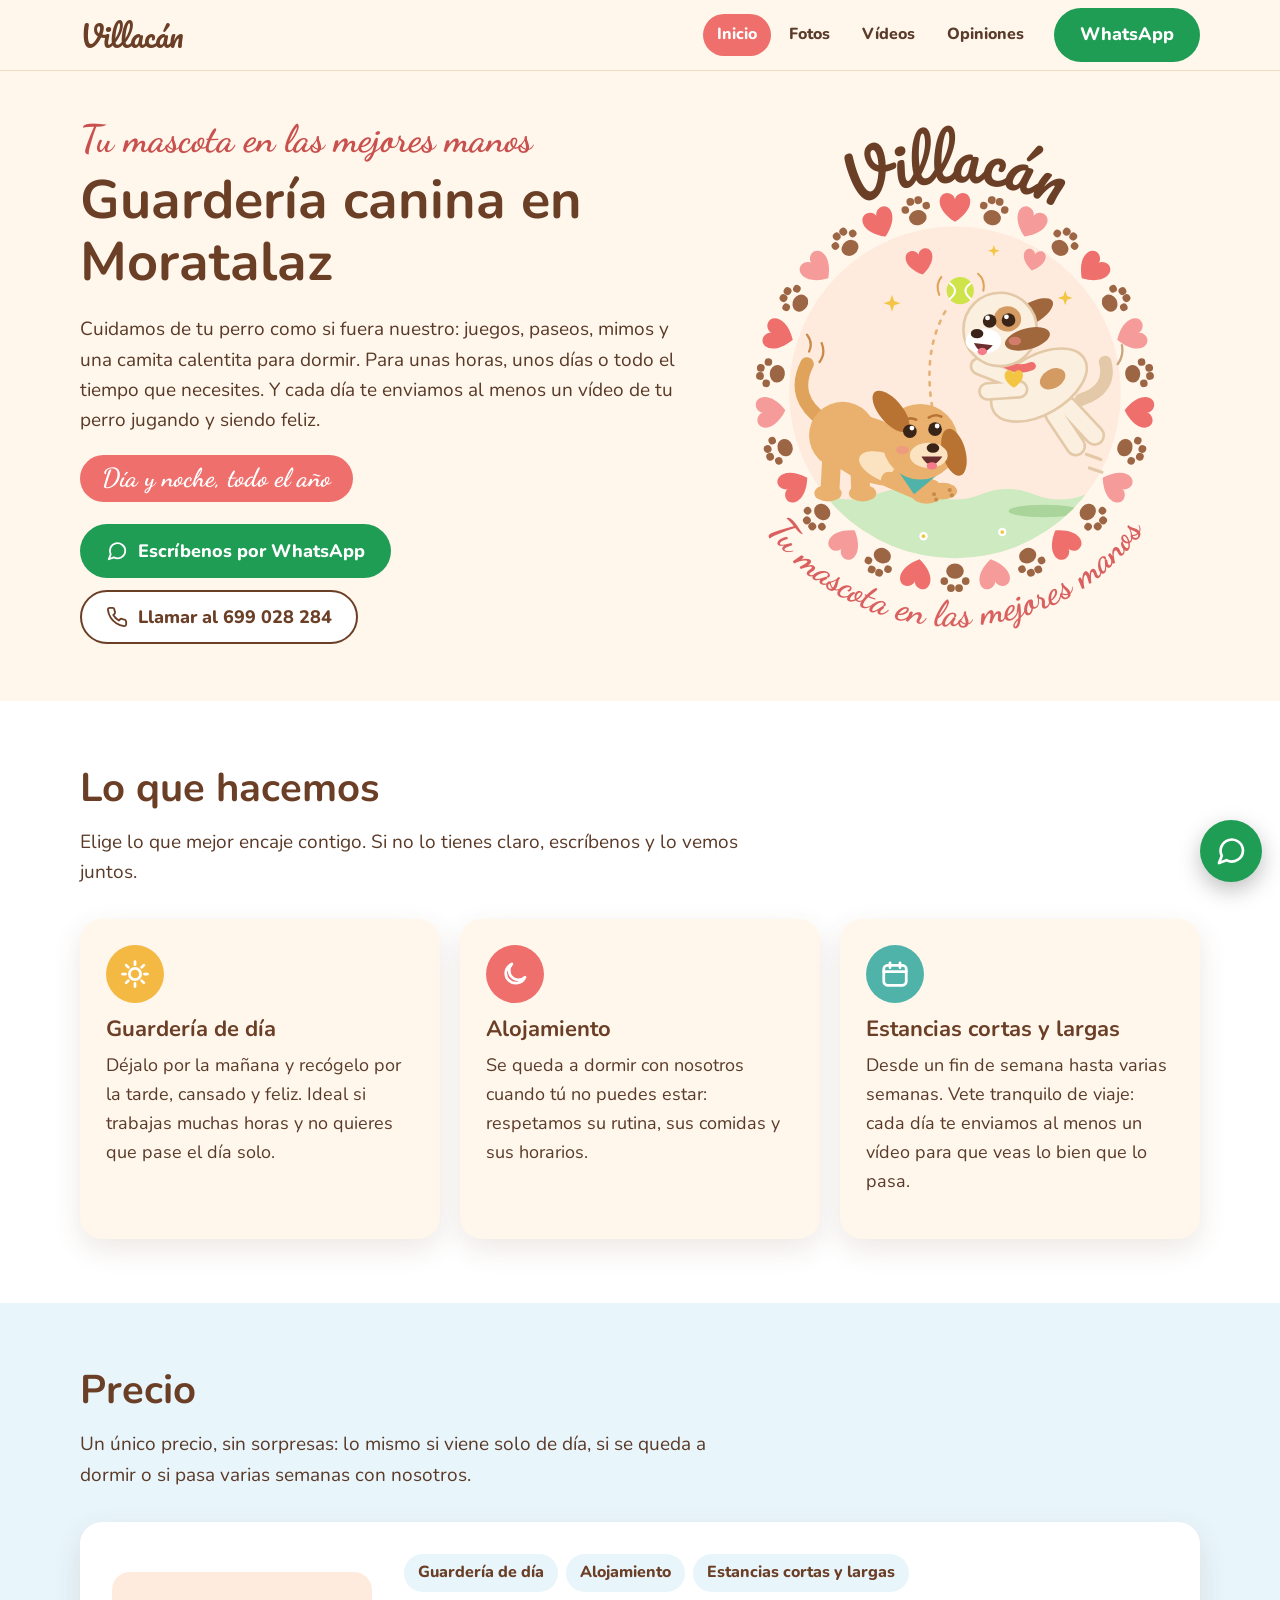
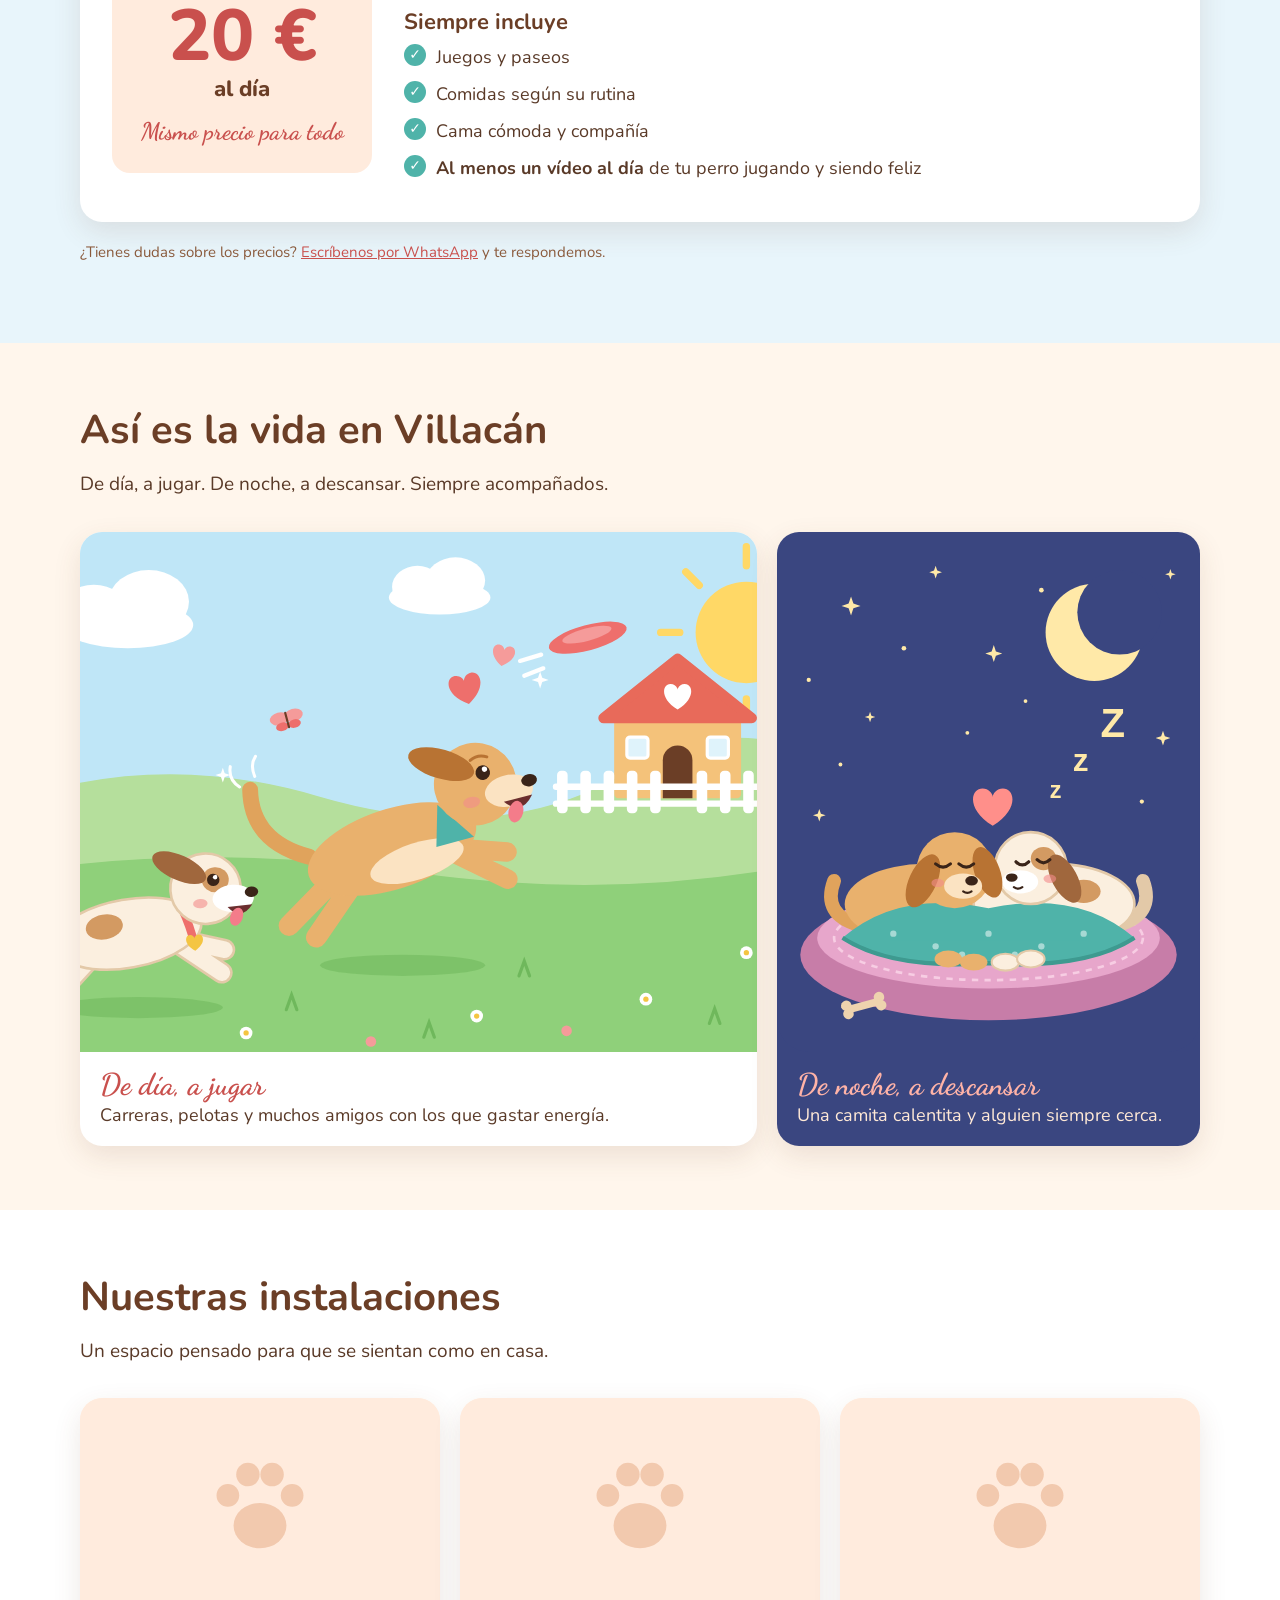
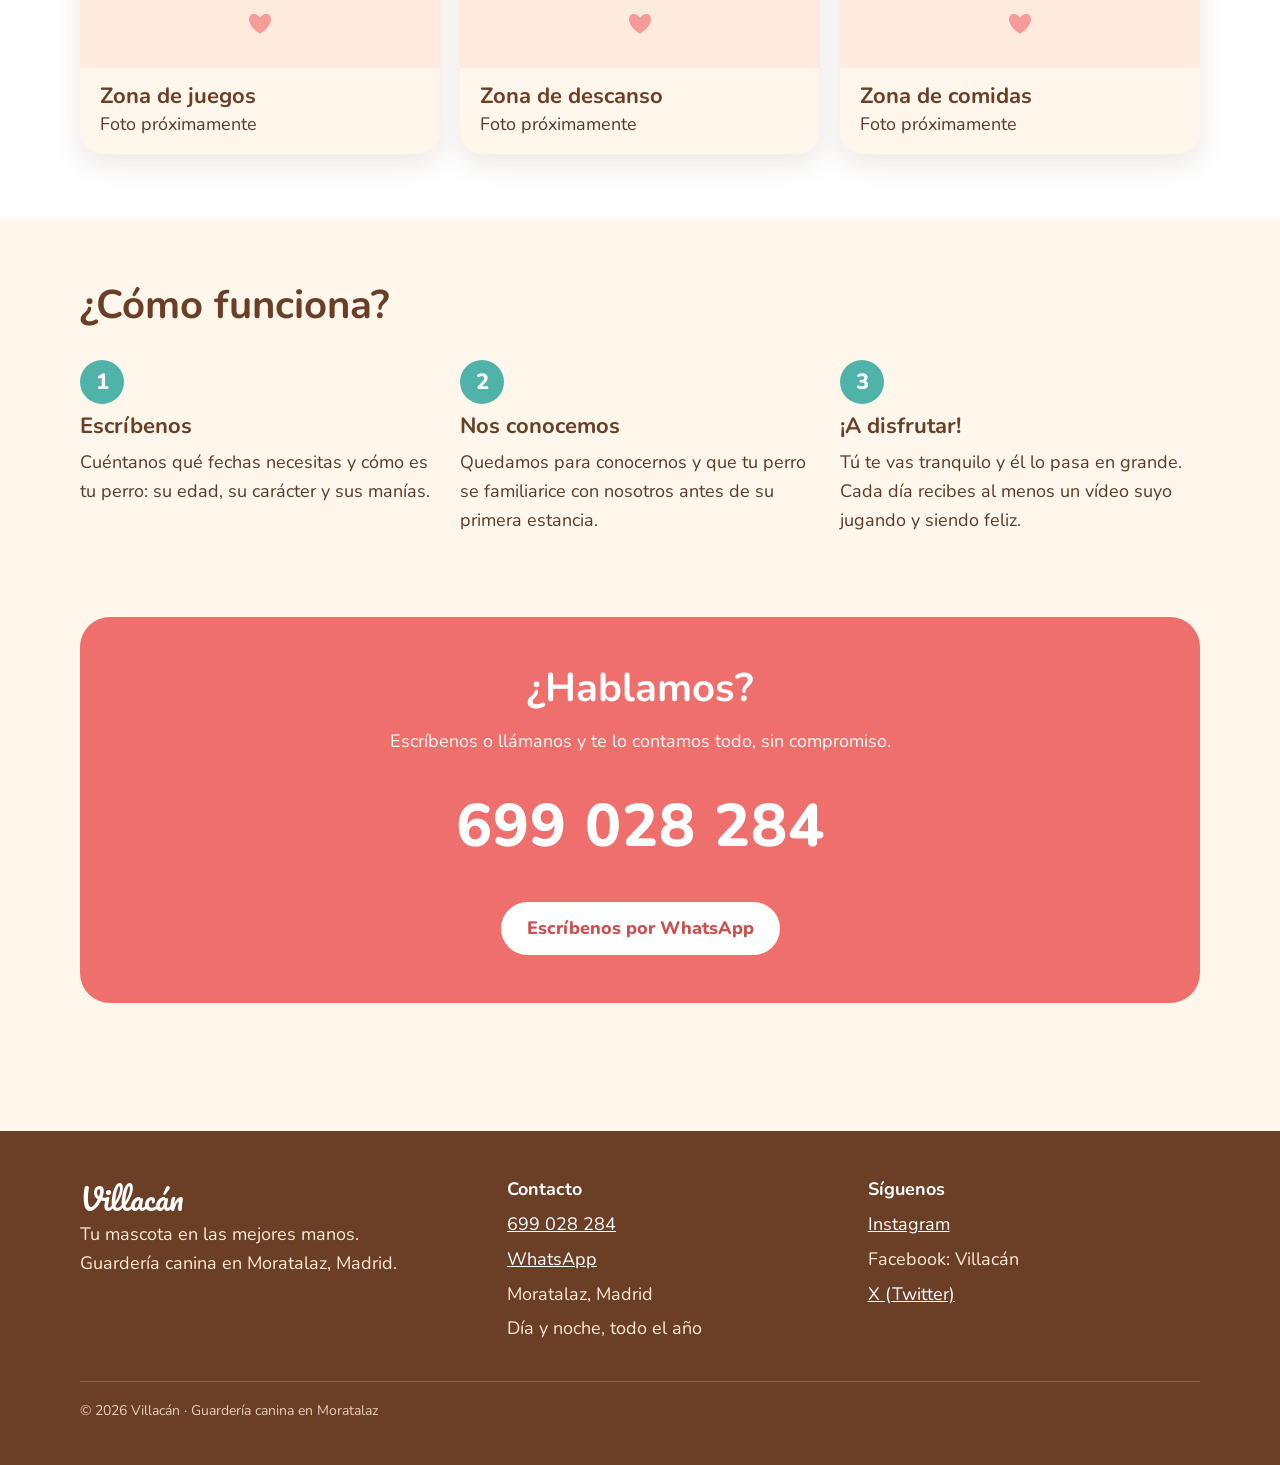
==== index.html @ 962af494 "Primera versión de la web de Villacán Inicio con servicios, precio único de 20 €/día e instalaciones" ====
<!doctype html>
<html lang="es">
<head>
<meta charset="utf-8">
<meta name="viewport" content="width=device-width, initial-scale=1">
<title>Villacán · Guardería canina en Moratalaz, Madrid</title>
<meta name="description" content="Guardería canina en Moratalaz (Madrid). Guardería de día, alojamiento y estancias cortas y largas. Día y noche, todo el año. Llámanos o escríbenos por WhatsApp al 699 028 284.">
<link rel="preconnect" href="https://fonts.googleapis.com">
<link rel="preconnect" href="https://fonts.gstatic.com" crossorigin>
<link href="https://fonts.googleapis.com/css2?family=Pacifico&family=Dancing+Script:wght@700&family=Nunito:wght@400;600;700;800&display=swap" rel="stylesheet">
<link rel="stylesheet" href="css/estilos.css">
</head>
<body>

<header class="cabecera">
  <div class="contenedor">
    <a class="logo" href="index.html">Villacán</a>
    <nav class="menu" aria-label="Principal">
      <a href="index.html" aria-current="page">Inicio</a>
      <a href="fotos.html">Fotos</a>
      <a href="videos.html">Vídeos</a>
      <a href="opiniones.html">Opiniones</a>
    </nav>
    <a class="btn btn-wa btn-mini" data-wa="Hola, me gustaría información sobre la guardería Villacán">WhatsApp</a>
  </div>
</header>

<main>
  <section class="portada">
    <div class="contenedor">
      <div>
        <p class="frase">Tu mascota en las mejores manos</p>
        <h1>Guardería canina en Moratalaz</h1>
        <p class="intro">Cuidamos de tu perro como si fuera nuestro: juegos, paseos, mimos y una camita calentita para dormir. Para unas horas, unos días o todo el tiempo que necesites. Y cada día te enviamos al menos un vídeo de tu perro jugando y siendo feliz.</p>
        <span class="pildora">Día y noche, todo el año</span>
        <div class="acciones">
          <a class="btn btn-wa" data-wa="Hola, me gustaría información sobre la guardería Villacán">
            <svg viewBox="0 0 24 24" fill="none" stroke="currentColor" stroke-width="2" stroke-linecap="round" stroke-linejoin="round" aria-hidden="true"><path d="M21 11.5a8.4 8.4 0 0 1-12.4 7.4L3 21l2.1-5.4A8.4 8.4 0 1 1 21 11.5z"/></svg>
            Escríbenos por WhatsApp
          </a>
          <a class="btn btn-tel" href="tel:+34699028284">
            <svg viewBox="0 0 24 24" fill="none" stroke="currentColor" stroke-width="2" stroke-linecap="round" stroke-linejoin="round" aria-hidden="true"><path d="M22 16.9v3a2 2 0 0 1-2.2 2 19.8 19.8 0 0 1-8.6-3.1 19.5 19.5 0 0 1-6-6A19.8 19.8 0 0 1 2.1 4.2 2 2 0 0 1 4.1 2h3a2 2 0 0 1 2 1.7c.1.9.4 1.8.7 2.7a2 2 0 0 1-.5 2.1L8 9.8a16 16 0 0 0 6 6l1.3-1.3a2 2 0 0 1 2.1-.4c.9.3 1.8.6 2.7.7a2 2 0 0 1 1.7 2z"/></svg>
            Llamar al 699 028 284
          </a>
        </div>
      </div>
      <div class="portada-dibujo"><svg xmlns="http://www.w3.org/2000/svg" viewBox="228 28 394 485" role="img" aria-label="Logotipo de Villacán: dos perritos jugando dentro de un círculo de corazones y huellas">
<defs>
<style>@import url('https://fonts.googleapis.com/css2?family=Pacifico&amp;family=Dancing+Script:wght@700&amp;display=swap');.titulo{font-family:'Pacifico',cursive;font-size:58px;fill:#6B3E26}.lema{font-family:'Dancing Script',cursive;font-weight:700;font-size:35px;fill:#D9605E}</style>
<path id="corazon" d="M0 10 C -16 0 -13 -12 -6 -12 C -2.5 -12 0 -9 0 -7 C 0 -9 2.5 -12 6 -12 C 13 -12 16 0 0 10 Z"/>
<g id="huella"><ellipse cx="0" cy="4" rx="7" ry="6"/><circle cx="-8.5" cy="-4" r="3"/><circle cx="-3.2" cy="-9.5" r="3.1"/><circle cx="3.2" cy="-9.5" r="3.1"/><circle cx="8.5" cy="-4" r="3"/></g>
<g id="hueso"><rect x="-30" y="-7" width="60" height="14"/><circle cx="-32" cy="-8" r="10"/><circle cx="-32" cy="8" r="10"/><circle cx="32" cy="-8" r="10"/><circle cx="32" cy="8" r="10"/></g>
<path id="brillo" d="M0 -10 L2.5 -2.5 L10 0 L2.5 2.5 L0 10 L-2.5 2.5 L-10 0 L-2.5 -2.5 Z"/>
<clipPath id="disco"><circle cx="425" cy="275" r="158"/></clipPath>
<path id="arcoArriba" d="M 225 275 A 200 200 0 0 1 625 275"/>
<path id="arcoAbajo" d="M 203 275 A 222 222 0 0 0 647 275"/>
</defs>
<rect x="0" y="0" width="850" height="550" rx="28" fill="#FFF6EC"/>
<g transform="translate(425 280) scale(0.94) translate(-425 -275)">
<g fill="#F2DCC4" opacity="0.8">
<use href="#huella" transform="translate(40 205) rotate(-10)"/><use href="#huella" transform="translate(68 240) rotate(-5)"/><use href="#huella" transform="translate(42 278) rotate(-10)"/><use href="#huella" transform="translate(70 313) rotate(-5)"/>
<use href="#huella" transform="translate(808 205) rotate(10)"/><use href="#huella" transform="translate(780 240) rotate(5)"/><use href="#huella" transform="translate(808 278) rotate(10)"/><use href="#huella" transform="translate(780 313) rotate(5)"/>
<use href="#corazon" transform="translate(180 300) scale(0.8)"/><use href="#corazon" transform="translate(670 300) scale(0.8)"/>
</g>
<use href="#hueso" fill="#EED3AE" transform="translate(95 85) rotate(-25)"/>
<use href="#corazon" fill="#F59B9A" transform="translate(165 45) rotate(12)"/>
<use href="#brillo" fill="#F4C542" transform="translate(190 160) scale(0.9)"/>
<use href="#brillo" fill="#F4C542" transform="translate(205 40) scale(0.6)"/>
<circle cx="765" cy="85" r="28" fill="#CFE34A"/>
<path d="M742 70 Q765 85 742 102 M788 68 Q765 85 788 102" fill="none" stroke="#FFFFFF" stroke-width="3" stroke-linecap="round"/>
<circle cx="812" cy="130" r="12" fill="#CFE34A"/>
<path d="M803 124 Q812 130 803 137" fill="none" stroke="#FFFFFF" stroke-width="2" stroke-linecap="round"/>
<use href="#corazon" fill="#F59B9A" transform="translate(690 45) rotate(-12)"/>
<use href="#brillo" fill="#F4C542" transform="translate(665 160) scale(0.9)"/>
<use href="#brillo" fill="#F4C542" transform="translate(645 40) scale(0.6)"/>
<path d="M20 500 Q40 488 60 500 T 100 500 T 140 500 T 180 500 L180 515 L20 515 Z" fill="#CDEAC0"/>
<rect x="40" y="405" width="115" height="97" rx="6" fill="#F4C27A"/>
<path d="M34 410 L97 356 L161 410 Z" fill="#E86A5A" stroke="#E86A5A" stroke-width="10" stroke-linejoin="round"/>
<use href="#corazon" fill="#FFFFFF" transform="translate(97 393) scale(1.1)"/>
<path d="M73 502 L73 457 A 24 24 0 0 1 121 457 L121 502 Z" fill="#6B3E26"/>
<circle cx="97" cy="472" r="17" fill="#C98A4B"/>
<ellipse cx="82" cy="472" rx="6" ry="12" fill="#8A5530" transform="rotate(20 82 472)"/>
<ellipse cx="112" cy="472" rx="6" ry="12" fill="#8A5530" transform="rotate(-20 112 472)"/>
<ellipse cx="97" cy="479" rx="9" ry="6" fill="#F0CFA0"/>
<circle cx="91" cy="468" r="3.2" fill="#3A2418"/><circle cx="103" cy="468" r="3.2" fill="#3A2418"/>
<circle cx="92" cy="467" r="1.1" fill="#FFFFFF"/><circle cx="104" cy="467" r="1.1" fill="#FFFFFF"/>
<ellipse cx="97" cy="476" rx="3" ry="2.2" fill="#3A2418"/>
<ellipse cx="88" cy="495" rx="8" ry="5" fill="#C98A4B"/><ellipse cx="106" cy="495" rx="8" ry="5" fill="#C98A4B"/>
<use href="#hueso" fill="#EED3AE" transform="translate(768 438) rotate(-30) scale(0.75)"/>
<circle cx="735" cy="451" r="5" fill="#9C6644"/><circle cx="748" cy="448" r="5" fill="#B87A50"/><circle cx="795" cy="450" r="5" fill="#9C6644"/>
<path d="M705 455 L825 455 L812 500 Q765 510 718 500 Z" fill="#4FB3A9"/>
<ellipse cx="765" cy="455" rx="62" ry="9" fill="#3E9A90"/>
<use href="#corazon" fill="#FFFFFF" transform="translate(765 482) scale(1.1)"/>
<g>
<use href="#corazon" fill="#EE6F6C" transform="rotate(0 425 275) translate(425 100) scale(1.25)"/>
<use href="#huella" fill="#9C6644" transform="rotate(12 425 275) translate(425 100) scale(1.2)"/>
<use href="#corazon" fill="#F59B9A" transform="rotate(24 425 275) translate(425 100) scale(1.25)"/>
<use href="#huella" fill="#9C6644" transform="rotate(36 425 275) translate(425 100) scale(1.2)"/>
<use href="#corazon" fill="#EE6F6C" transform="rotate(48 425 275) translate(425 100) scale(1.25)"/>
<use href="#huella" fill="#9C6644" transform="rotate(60 425 275) translate(425 100) scale(1.2)"/>
<use href="#corazon" fill="#F59B9A" transform="rotate(72 425 275) translate(425 100) scale(1.25)"/>
<use href="#huella" fill="#9C6644" transform="rotate(84 425 275) translate(425 100) scale(1.2)"/>
<use href="#corazon" fill="#EE6F6C" transform="rotate(96 425 275) translate(425 100) scale(1.25)"/>
<use href="#huella" fill="#9C6644" transform="rotate(108 425 275) translate(425 100) scale(1.2)"/>
<use href="#corazon" fill="#F59B9A" transform="rotate(120 425 275) translate(425 100) scale(1.25)"/>
<use href="#huella" fill="#9C6644" transform="rotate(132 425 275) translate(425 100) scale(1.2)"/>
<use href="#corazon" fill="#EE6F6C" transform="rotate(144 425 275) translate(425 100) scale(1.25)"/>
<use href="#huella" fill="#9C6644" transform="rotate(156 425 275) translate(425 100) scale(1.2)"/>
<use href="#corazon" fill="#F59B9A" transform="rotate(168 425 275) translate(425 100) scale(1.25)"/>
<use href="#huella" fill="#9C6644" transform="rotate(180 425 275) translate(425 100) scale(1.2)"/>
<use href="#corazon" fill="#EE6F6C" transform="rotate(192 425 275) translate(425 100) scale(1.25)"/>
<use href="#huella" fill="#9C6644" transform="rotate(204 425 275) translate(425 100) scale(1.2)"/>
<use href="#corazon" fill="#F59B9A" transform="rotate(216 425 275) translate(425 100) scale(1.25)"/>
<use href="#huella" fill="#9C6644" transform="rotate(228 425 275) translate(425 100) scale(1.2)"/>
<use href="#corazon" fill="#EE6F6C" transform="rotate(240 425 275) translate(425 100) scale(1.25)"/>
<use href="#huella" fill="#9C6644" transform="rotate(252 425 275) translate(425 100) scale(1.2)"/>
<use href="#corazon" fill="#F59B9A" transform="rotate(264 425 275) translate(425 100) scale(1.25)"/>
<use href="#huella" fill="#9C6644" transform="rotate(276 425 275) translate(425 100) scale(1.2)"/>
<use href="#corazon" fill="#EE6F6C" transform="rotate(288 425 275) translate(425 100) scale(1.25)"/>
<use href="#huella" fill="#9C6644" transform="rotate(300 425 275) translate(425 100) scale(1.2)"/>
<use href="#corazon" fill="#F59B9A" transform="rotate(312 425 275) translate(425 100) scale(1.25)"/>
<use href="#huella" fill="#9C6644" transform="rotate(324 425 275) translate(425 100) scale(1.2)"/>
<use href="#corazon" fill="#EE6F6C" transform="rotate(336 425 275) translate(425 100) scale(1.25)"/>
<use href="#huella" fill="#9C6644" transform="rotate(348 425 275) translate(425 100) scale(1.2)"/>
</g>
<circle cx="425" cy="275" r="158" fill="#FFEBDD"/>
<g clip-path="url(#disco)">
<path d="M250 372 Q275 362 300 372 T 350 372 T 400 372 T 450 372 T 500 372 T 550 372 T 600 372 L600 440 L250 440 Z" fill="#CDEAC0"/>
<g fill="#FFFFFF"><circle cx="300" cy="400" r="4"/><circle cx="555" cy="396" r="4"/><circle cx="395" cy="412" r="4"/><circle cx="470" cy="408" r="4"/></g>
<g fill="#F4C542"><circle cx="300" cy="400" r="1.8"/><circle cx="555" cy="396" r="1.8"/><circle cx="395" cy="412" r="1.8"/><circle cx="470" cy="408" r="1.8"/></g>
<ellipse cx="510" cy="388" rx="34" ry="6" fill="#A9D49A"/>
</g>

<path d="M405 298 Q392 236 418 194" fill="none" stroke="#E0A35C" stroke-width="2.5" stroke-dasharray="3 7" stroke-linecap="round" opacity="0.8"/>
<circle cx="430" cy="178" r="13" fill="#CFE34A"/>
<path d="M420 171 Q430 178 420 186 M440 171 Q430 178 440 186" fill="none" stroke="#FFFFFF" stroke-width="2" stroke-linecap="round"/>
<path d="M412 165 Q406 172 410 182 M447 162 Q454 168 452 178" fill="none" stroke="#E0A35C" stroke-width="2" stroke-linecap="round"/>

<g>
<path d="M300 302 Q268 280 284 248" fill="none" stroke="#E0A35C" stroke-width="13" stroke-linecap="round"/>
<path d="M296 246 Q302 238 298 228 M286 236 Q290 228 284 220" fill="none" stroke="#C98A4B" stroke-width="2.2" stroke-linecap="round"/>
<path d="M308 330 L306 366 M334 336 L335 366" fill="none" stroke="#E9B16D" stroke-width="18" stroke-linecap="round"/>
<ellipse cx="304" cy="371" rx="13" ry="8" fill="#E9B16D"/><ellipse cx="337" cy="371" rx="13" ry="8" fill="#E9B16D"/>
<ellipse cx="345" cy="330" rx="52" ry="30" fill="#E9B16D" transform="rotate(22 345 330)"/>
<circle cx="318" cy="316" r="32" fill="#E9B16D"/>
<ellipse cx="360" cy="347" rx="28" ry="13" fill="#FBE3C2" transform="rotate(22 360 347)"/>
<path d="M372 354 L404 366 M362 358 L390 370" fill="none" stroke="#E9B16D" stroke-width="15" stroke-linecap="round"/>
<ellipse cx="413" cy="369" rx="14" ry="8" fill="#E9B16D"/><ellipse cx="398" cy="373" rx="14" ry="8" fill="#E9B16D"/>
<g fill="#C98A4B"><circle cx="420" cy="368" r="2"/><circle cx="422" cy="373" r="2"/><circle cx="405" cy="372" r="2"/><circle cx="407" cy="377" r="2"/></g>
<path d="M366 343 L410 352 L386 372 Z" fill="#4FB3A9"/>
<circle cx="392" cy="322" r="36" fill="#E9B16D"/>
<ellipse cx="364" cy="293" rx="11" ry="24" fill="#B87333" transform="rotate(-40 364 293)"/>
<ellipse cx="424" cy="332" rx="11" ry="23" fill="#B87333" transform="rotate(-15 424 332)"/>
<ellipse cx="400" cy="335" rx="18" ry="12" fill="#FBE3C2"/>
<path d="M376 302 Q382 298 388 301 M400 299 Q406 295 412 298" fill="none" stroke="#B87333" stroke-width="2.5" stroke-linecap="round"/>
<circle cx="382" cy="312" r="6.5" fill="#3A2418"/><circle cx="406" cy="310" r="6.5" fill="#3A2418"/>
<circle cx="384" cy="309" r="2.3" fill="#FFFFFF"/><circle cx="408" cy="307" r="2.3" fill="#FFFFFF"/>
<ellipse cx="404" cy="328" rx="6" ry="4.5" fill="#3A2418"/>
<path d="M393 336 Q402 352 413 336 Z" fill="#6B2E2E"/>
<ellipse cx="403" cy="345" rx="5" ry="3.5" fill="#F47C8A"/>
<ellipse cx="375" cy="330" rx="6" ry="4" fill="#F48C8C" opacity="0.6"/>
</g>

<g>
<path d="M545 282 Q575 272 568 246" fill="none" stroke="#E3C9A8" stroke-width="12" stroke-linecap="round"/>
<path d="M580 248 Q586 240 584 230" fill="none" stroke="#C9A57E" stroke-width="2.2" stroke-linecap="round"/>
<path d="M532 288 L558 316 M520 296 L540 326" fill="none" stroke="#E3C9A8" stroke-width="20" stroke-linecap="round"/>
<path d="M532 288 L558 316 M520 296 L540 326" fill="none" stroke="#FBEFDF" stroke-width="15" stroke-linecap="round"/>
<ellipse cx="505" cy="268" rx="50" ry="28" fill="#FBEFDF" stroke="#E3C9A8" stroke-width="2.5" transform="rotate(-30 505 268)"/>
<ellipse cx="518" cy="262" rx="13" ry="9" fill="#D39A62" transform="rotate(-30 518 262)"/>
<path d="M478 262 L448 250 M486 272 L456 274" fill="none" stroke="#E3C9A8" stroke-width="18" stroke-linecap="round"/>
<path d="M478 262 L448 250 M486 272 L456 274" fill="none" stroke="#FBEFDF" stroke-width="13" stroke-linecap="round"/>
<path d="M462 236 Q478 258 498 250" fill="none" stroke="#EE6F6C" stroke-width="8" stroke-linecap="round"/>
<use href="#corazon" fill="#F4C542" transform="translate(481 263) scale(0.75)"/>
<ellipse cx="497" cy="200" rx="10" ry="24" fill="#A0673D" transform="rotate(60 497 200)"/>
<circle cx="468" cy="215" r="35" fill="#FBEFDF" stroke="#E3C9A8" stroke-width="2.5"/>
<ellipse cx="494" cy="224" rx="10" ry="22" fill="#A0673D" transform="rotate(75 494 224)"/>
<ellipse cx="475" cy="205" rx="13" ry="12" fill="#D39A62"/>
<ellipse cx="452" cy="226" rx="17" ry="12" fill="#FFFFFF"/>
<circle cx="458" cy="207" r="6.5" fill="#3A2418"/><circle cx="476" cy="206" r="6.5" fill="#3A2418"/>
<circle cx="456" cy="204" r="2.3" fill="#FFFFFF"/><circle cx="474" cy="203" r="2.3" fill="#FFFFFF"/>
<ellipse cx="446" cy="219" rx="6" ry="4.5" fill="#3A2418"/>
<path d="M443 228 Q450 243 461 230 Z" fill="#6B2E2E"/>
<ellipse cx="451" cy="236" rx="4.5" ry="3.5" fill="#F47C8A"/>
<ellipse cx="482" cy="226" rx="6" ry="4" fill="#F48C8C" opacity="0.6"/>
<path d="M550 334 L564 339 M553 347 L565 351" fill="none" stroke="#E3C9A8" stroke-width="3" stroke-linecap="round"/>
</g>

<use href="#corazon" fill="#EE6F6C" transform="translate(392 152) rotate(-12) scale(1.1)"/>
<use href="#corazon" fill="#F59B9A" transform="translate(500 150) rotate(12) scale(0.9)"/>
<use href="#brillo" fill="#F4C542" transform="translate(365 190) scale(0.8)"/>
<use href="#brillo" fill="#F4C542" transform="translate(530 185) scale(0.7)"/>
<use href="#brillo" fill="#F4C542" transform="translate(462 140) scale(0.55)"/>

<text class="titulo"><textPath href="#arcoArriba" startOffset="50%" text-anchor="middle">Villacán</textPath></text>
<text class="lema"><textPath href="#arcoAbajo" startOffset="50%" text-anchor="middle">Tu mascota en las mejores manos</textPath></text>
</g>
</svg>
</div>
    </div>
  </section>

  <section class="seccion-blanca" id="servicios">
    <div class="contenedor">
      <div class="cabecera-seccion">
        <h2>Lo que hacemos</h2>
        <p class="intro">Elige lo que mejor encaje contigo. Si no lo tienes claro, escríbenos y lo vemos juntos.</p>
      </div>
      <div class="rejilla">
        <article class="tarjeta">
          <div class="icono icono-amarillo"><svg viewBox="0 0 24 24" fill="none" stroke="#fff" stroke-width="2.2" stroke-linecap="round" aria-hidden="true"><circle cx="12" cy="12" r="4.5"/><path d="M12 2v2.5M12 19.5V22M2 12h2.5M19.5 12H22M4.9 4.9l1.8 1.8M17.3 17.3l1.8 1.8M4.9 19.1l1.8-1.8M17.3 6.7l1.8-1.8"/></svg></div>
          <h3>Guardería de día</h3>
          <p>Déjalo por la mañana y recógelo por la tarde, cansado y feliz. Ideal si trabajas muchas horas y no quieres que pase el día solo.</p>
        </article>
        <article class="tarjeta">
          <div class="icono icono-coral"><svg viewBox="0 0 24 24" fill="none" stroke="#fff" stroke-width="2.2" stroke-linecap="round" stroke-linejoin="round" aria-hidden="true"><path d="M20 14.5A8 8 0 1 1 9.5 4a6.5 6.5 0 0 0 10.5 10.5z"/></svg></div>
          <h3>Alojamiento</h3>
          <p>Se queda a dormir con nosotros cuando tú no puedes estar: respetamos su rutina, sus comidas y sus horarios.</p>
        </article>
        <article class="tarjeta">
          <div class="icono icono-turquesa"><svg viewBox="0 0 24 24" fill="none" stroke="#fff" stroke-width="2.2" stroke-linecap="round" stroke-linejoin="round" aria-hidden="true"><rect x="3" y="5" width="18" height="16" rx="3"/><path d="M3 10h18M8 3v4M16 3v4"/></svg></div>
          <h3>Estancias cortas y largas</h3>
          <p>Desde un fin de semana hasta varias semanas. Vete tranquilo de viaje: cada día te enviamos al menos un vídeo para que veas lo bien que lo pasa.</p>
        </article>
      </div>
    </div>
  </section>

  <section class="seccion-cielo" id="precios">
    <div class="contenedor">
      <div class="cabecera-seccion">
        <h2>Precio</h2>
        <p class="intro">Un único precio, sin sorpresas: lo mismo si viene solo de día, si se queda a dormir o si pasa varias semanas con nosotros.</p>
      </div>
      <article class="tarjeta tarifa">
        <div class="tarifa-precio">
          <span class="cifra">20 €</span>
          <span class="unidad">al día</span>
          <span class="tarifa-mismo">Mismo precio para todo</span>
        </div>
        <div class="tarifa-detalle">
          <div class="tarifa-servicios">
            <span>Guardería de día</span>
            <span>Alojamiento</span>
            <span>Estancias cortas y largas</span>
          </div>
          <h3>Siempre incluye</h3>
          <ul class="incluye">
            <li>Juegos y paseos</li>
            <li>Comidas según su rutina</li>
            <li>Cama cómoda y compañía</li>
            <li><strong>Al menos un vídeo al día</strong> de tu perro jugando y siendo feliz</li>
          </ul>
        </div>
      </article>
      <p class="nota">¿Tienes dudas sobre los precios? <a data-wa="Hola, quería consultar precios de Villacán">Escríbenos por WhatsApp</a> y te respondemos.</p>
    </div>
  </section>

  <section id="dia-y-noche">
    <div class="contenedor">
      <div class="cabecera-seccion">
        <h2>Así es la vida en Villacán</h2>
        <p class="intro">De día, a jugar. De noche, a descansar. Siempre acompañados.</p>
      </div>
      <div class="dia-noche">
        <figure>
          <img src="img/escena-dia.svg" alt="Dos perritos corren felices por un prado detrás de un frisbee" loading="lazy">
          <figcaption><strong>De día, a jugar</strong>Carreras, pelotas y muchos amigos con los que gastar energía.</figcaption>
        </figure>
        <figure class="noche">
          <img src="img/escena-noche.svg" alt="Dos perritos duermen acurrucados en un cojín bajo la luna" loading="lazy">
          <figcaption><strong>De noche, a descansar</strong>Una camita calentita y alguien siempre cerca.</figcaption>
        </figure>
      </div>
    </div>
  </section>

  <section class="seccion-blanca" id="instalaciones">
    <div class="contenedor">
      <div class="cabecera-seccion">
        <h2>Nuestras instalaciones</h2>
        <p class="intro">Un espacio pensado para que se sientan como en casa.</p>
      </div>
      <div class="rejilla">
        <figure class="tarjeta" style="margin:0;padding:0;overflow:hidden">
          <img src="img/foto-pendiente.svg" alt="" loading="lazy" style="aspect-ratio:4/3;object-fit:cover;width:100%">
          <figcaption style="padding:16px 20px"><h3 style="margin:0">Zona de juegos</h3>Foto próximamente</figcaption>
        </figure>
        <figure class="tarjeta" style="margin:0;padding:0;overflow:hidden">
          <img src="img/foto-pendiente.svg" alt="" loading="lazy" style="aspect-ratio:4/3;object-fit:cover;width:100%">
          <figcaption style="padding:16px 20px"><h3 style="margin:0">Zona de descanso</h3>Foto próximamente</figcaption>
        </figure>
        <figure class="tarjeta" style="margin:0;padding:0;overflow:hidden">
          <img src="img/foto-pendiente.svg" alt="" loading="lazy" style="aspect-ratio:4/3;object-fit:cover;width:100%">
          <figcaption style="padding:16px 20px"><h3 style="margin:0">Zona de comidas</h3>Foto próximamente</figcaption>
        </figure>
      </div>
    </div>
  </section>

  <section id="como-funciona">
    <div class="contenedor">
      <div class="cabecera-seccion">
        <h2>¿Cómo funciona?</h2>
      </div>
      <div class="rejilla pasos">
        <div class="paso"><h3>Escríbenos</h3><p>Cuéntanos qué fechas necesitas y cómo es tu perro: su edad, su carácter y sus manías.</p></div>
        <div class="paso"><h3>Nos conocemos</h3><p>Quedamos para conocernos y que tu perro se familiarice con nosotros antes de su primera estancia.</p></div>
        <div class="paso"><h3>¡A disfrutar!</h3><p>Tú te vas tranquilo y él lo pasa en grande. Cada día recibes al menos un vídeo suyo jugando y siendo feliz.</p></div>
      </div>
    </div>
  </section>

  <section id="contacto" style="padding-top:0">
    <div class="contenedor">
      <div class="llamada">
        <h2>¿Hablamos?</h2>
        <p>Escríbenos o llámanos y te lo contamos todo, sin compromiso.</p>
        <a class="telefono" href="tel:+34699028284">699 028 284</a>
        <div class="acciones">
          <a class="btn btn-blanco" data-wa="Hola, me gustaría información sobre la guardería Villacán">Escríbenos por WhatsApp</a>
        </div>
      </div>
    </div>
  </section>
</main>

<footer class="pie-pagina">
  <div class="contenedor">
    <div class="columnas">
      <div>
        <a class="logo" href="index.html">Villacán</a>
        <p>Tu mascota en las mejores manos.<br>Guardería canina en Moratalaz, Madrid.</p>
      </div>
      <div>
        <h3>Contacto</h3>
        <ul>
          <li><a href="tel:+34699028284">699 028 284</a></li>
          <li><a data-wa="Hola, me gustaría información sobre la guardería Villacán">WhatsApp</a></li>
          <li>Moratalaz, Madrid</li>
          <li>Día y noche, todo el año</li>
        </ul>
      </div>
      <div>
        <h3>Síguenos</h3>
        <ul>
          <li><a href="https://www.instagram.com/villacan_cuidado_de_mascotas/" target="_blank" rel="noopener">Instagram</a></li>
          <li>Facebook: Villacán</li>
          <li><a href="https://x.com/hogar_feliz_" target="_blank" rel="noopener">X (Twitter)</a></li>
        </ul>
      </div>
    </div>
    <p class="legal">© <span id="anio">2026</span> Villacán · Guardería canina en Moratalaz</p>
  </div>
</footer>

<a class="flotante-wa" data-wa="Hola, me gustaría información sobre la guardería Villacán" aria-label="Escríbenos por WhatsApp">
  <svg viewBox="0 0 24 24" fill="none" stroke="#fff" stroke-width="2" stroke-linecap="round" stroke-linejoin="round" aria-hidden="true"><path d="M21 11.5a8.4 8.4 0 0 1-12.4 7.4L3 21l2.1-5.4A8.4 8.4 0 1 1 21 11.5z"/></svg>
</a>

<script src="js/datos.js"></script>
<script src="js/main.js"></script>
</body>
</html>
---- css/estilos.css ----
/* ===== Villacán · estilos comunes ===== */
:root {
  --crema: #FFF6EC;
  --crema-2: #FFEBDD;
  --borde: #F2DCC4;
  --coral: #EE6F6C;
  --coral-osc: #C9504D;
  --rosa: #F59B9A;
  --marron: #6B3E26;
  --texto: #5A3A28;
  --suave: #8A5A3C;
  --turquesa: #4FB3A9;
  --cielo: #E8F5FB;
  --noche: #2F3A6E;
  --noche-texto: #FFE9D6;
  --wa: #1F9D55;
  --blanco: #FFFFFF;
  --radio: 22px;
  --sombra: 0 10px 28px rgba(107, 62, 38, .12);
}

* { box-sizing: border-box; }
html { scroll-behavior: smooth; }
body {
  margin: 0;
  font-family: 'Nunito', system-ui, -apple-system, 'Segoe UI', sans-serif;
  font-size: 18px;
  line-height: 1.6;
  color: var(--texto);
  background: var(--crema);
}
img, svg, video, iframe { max-width: 100%; display: block; }
a { color: var(--coral-osc); }
:focus-visible { outline: 3px solid var(--turquesa); outline-offset: 3px; border-radius: 6px; }
.contenedor { width: min(1120px, 100% - 32px); margin-inline: auto; }
.oculto-visual { position: absolute; width: 1px; height: 1px; overflow: hidden; clip: rect(0 0 0 0); white-space: nowrap; }

h1, h2, h3 { color: var(--marron); line-height: 1.15; margin: 0 0 .4em; }
h1 { font-size: clamp(34px, 5vw, 54px); }
h2 { font-size: clamp(28px, 3.6vw, 40px); }
h3 { font-size: 22px; }
p { margin: 0 0 1em; }
.frase { font-family: 'Dancing Script', cursive; font-weight: 700; color: var(--coral-osc); font-size: clamp(28px, 3.6vw, 38px); line-height: 1.1; margin: 0 0 .2em; }
.intro { max-width: 660px; font-size: 19px; }
.centrado { text-align: center; margin-inline: auto; }

/* ----- Cabecera ----- */
.cabecera { position: sticky; top: 0; z-index: 20; background: rgba(255, 246, 236, .96); border-bottom: 1px solid var(--borde); }
.cabecera .contenedor { display: flex; align-items: center; gap: 16px; min-height: 70px; flex-wrap: wrap; }
.logo { font-family: 'Pacifico', cursive; font-size: 30px; color: var(--marron); text-decoration: none; line-height: 1.3; }
.menu { display: flex; gap: 4px; margin-left: auto; }
.menu a { padding: 8px 14px; border-radius: 999px; text-decoration: none; color: var(--texto); font-weight: 800; font-size: 16px; white-space: nowrap; }
.menu a:hover { background: var(--crema-2); }
.menu a[aria-current="page"] { background: var(--coral); color: var(--blanco); }
.btn-mini { padding: 9px 16px; font-size: 15px; }
@media (max-width: 760px) {
  .cabecera .contenedor { padding-top: 8px; gap: 4px 12px; }
  .logo { font-size: 26px; }
  .cabecera .btn-mini { margin-left: auto; }
  .menu { order: 3; margin-left: 0; width: 100%; overflow-x: auto; padding-bottom: 8px; }
}

/* ----- Botones ----- */
.btn { display: inline-flex; align-items: center; justify-content: center; gap: 10px; padding: 14px 24px; border-radius: 999px; font: inherit; font-weight: 800; font-size: 18px; text-decoration: none; border: 2px solid transparent; cursor: pointer; line-height: 1.2; }
.btn svg { width: 22px; height: 22px; flex: none; }
.btn-wa { background: var(--wa); color: var(--blanco); }
.btn-wa:hover { background: #18814A; }
.btn-tel { background: var(--blanco); color: var(--marron); border-color: var(--marron); }
.btn-tel:hover { background: var(--crema-2); }
.btn-coral { background: var(--coral); color: var(--blanco); }
.btn-blanco { background: var(--blanco); color: var(--coral-osc); }
.acciones { display: flex; flex-wrap: wrap; gap: 12px; margin-top: 22px; }

.pildora { display: inline-block; background: var(--coral); color: var(--blanco); font-family: 'Dancing Script', cursive; font-weight: 700; font-size: 26px; padding: 2px 22px 4px; border-radius: 999px; }

/* ----- Secciones ----- */
section { padding: 64px 0; }
.seccion-blanca { background: var(--blanco); }
.seccion-cielo { background: var(--cielo); }
.seccion-noche { background: var(--noche); color: var(--noche-texto); }
.seccion-noche h2, .seccion-noche h3 { color: var(--blanco); }
.cabecera-seccion { margin-bottom: 32px; }

/* ----- Portada ----- */
.portada { padding: 40px 0 48px; }
.portada .contenedor { display: grid; grid-template-columns: 1.1fr .9fr; gap: 32px; align-items: center; }
.portada-dibujo svg { width: 100%; height: auto; max-width: 440px; margin-inline: auto; }
@media (max-width: 860px) {
  .portada .contenedor { grid-template-columns: 1fr; }
  .portada-dibujo { order: -1; }
  .portada-dibujo svg { max-width: 320px; }
}

/* ----- Tarjetas ----- */
.rejilla { display: grid; grid-template-columns: repeat(auto-fit, minmax(250px, 1fr)); gap: 20px; }
.tarjeta { background: var(--crema); border-radius: var(--radio); padding: 26px; box-shadow: var(--sombra); }
.seccion-cielo .tarjeta, .seccion-noche .tarjeta { background: var(--blanco); color: var(--texto); }
.seccion-noche .tarjeta h3 { color: var(--marron); }
.icono { width: 58px; height: 58px; border-radius: 50%; display: grid; place-items: center; margin-bottom: 14px; }
.icono svg { width: 30px; height: 30px; }
.icono-coral { background: var(--coral); }
.icono-turquesa { background: var(--turquesa); }
.icono-amarillo { background: #F4B942; }

/* ----- Precios ----- */
.precio { display: flex; flex-direction: column; }
.precio .cifra { font-size: 44px; font-weight: 800; color: var(--coral-osc); line-height: 1; margin: 6px 0 2px; }
.precio .unidad { color: var(--suave); font-weight: 700; }
.precio ul { padding-left: 1.1em; margin: 14px 0 0; }
.tarifa { display: grid; grid-template-columns: 260px 1fr; gap: 32px; align-items: center; padding: 32px; }
.tarifa-precio { text-align: center; background: var(--crema-2); border-radius: 18px; padding: 28px 16px; display: flex; flex-direction: column; align-items: center; }
.tarifa .cifra { font-size: 72px; font-weight: 800; color: var(--coral-osc); line-height: 1; }
.tarifa .unidad { font-size: 22px; font-weight: 800; color: var(--marron); }
.tarifa-mismo { margin-top: 12px; font-family: 'Dancing Script', cursive; font-weight: 700; font-size: 24px; color: var(--coral-osc); line-height: 1.1; }
.tarifa-servicios { display: flex; flex-wrap: wrap; gap: 8px; margin-bottom: 18px; }
.tarifa-servicios span { background: var(--cielo); color: var(--marron); font-weight: 800; font-size: 16px; padding: 6px 14px; border-radius: 999px; }
.tarifa h3 { margin-bottom: 8px; }
.incluye { list-style: none; padding: 0; margin: 0; }
.incluye li { position: relative; padding-left: 32px; margin-bottom: 8px; }
.incluye li::before { content: "✓"; position: absolute; left: 0; top: 1px; width: 22px; height: 22px; border-radius: 50%; background: var(--turquesa); color: var(--blanco); font-size: 14px; font-weight: 800; display: grid; place-items: center; }
@media (max-width: 760px) { .tarifa { grid-template-columns: 1fr; padding: 22px; gap: 20px; } }
.nota { font-size: 15px; color: var(--suave); margin-top: 18px; }

/* ----- Día y noche ----- */
.dia-noche { display: grid; grid-template-columns: 1.6fr 1fr; gap: 20px; align-items: stretch; }
.dia-noche figure { margin: 0; border-radius: var(--radio); overflow: hidden; background: var(--blanco); box-shadow: var(--sombra); display: flex; flex-direction: column; }
.dia-noche img { width: 100%; height: 100%; object-fit: cover; flex: 1; }
.dia-noche figcaption { padding: 16px 20px; }
.dia-noche figcaption strong { font-family: 'Dancing Script', cursive; font-size: 30px; color: var(--coral-osc); display: block; line-height: 1.1; }
.dia-noche .noche { background: #3A4680; color: var(--noche-texto); }
.dia-noche .noche strong { color: #FFB3A7; }
@media (max-width: 760px) { .dia-noche { grid-template-columns: 1fr; } }

/* ----- Pasos ----- */
.pasos { counter-reset: paso; }
.paso { position: relative; padding-top: 54px; }
.paso::before { counter-increment: paso; content: counter(paso); position: absolute; top: 0; left: 0; width: 44px; height: 44px; border-radius: 50%; background: var(--turquesa); color: var(--blanco); font-weight: 800; font-size: 22px; display: grid; place-items: center; }

/* ----- Llamada final ----- */
.llamada { background: var(--coral); color: var(--blanco); text-align: center; border-radius: 30px; padding: 48px 24px; }
.llamada h2 { color: var(--blanco); }
.llamada .telefono { font-size: clamp(36px, 7vw, 60px); font-weight: 800; letter-spacing: 1px; color: var(--blanco); text-decoration: none; display: inline-block; margin: 4px 0 6px; }
.llamada .acciones { justify-content: center; }

/* ----- Fotos ----- */
.galeria { display: grid; grid-template-columns: repeat(auto-fill, minmax(220px, 1fr)); gap: 14px; }
.foto { position: relative; padding: 0; border: 0; border-radius: 18px; overflow: hidden; background: var(--crema-2); aspect-ratio: 1; cursor: pointer; font: inherit; }
.foto img { width: 100%; height: 100%; object-fit: cover; transition: transform .3s; }
.foto:hover img { transform: scale(1.04); }
.foto .pie { position: absolute; left: 0; right: 0; bottom: 0; padding: 22px 12px 10px; background: linear-gradient(transparent, rgba(58, 36, 24, .75)); color: var(--blanco); font-weight: 700; font-size: 15px; text-align: left; }
.foto[disabled] { cursor: default; }
.foto[disabled]:hover img { transform: none; }
.foto .pie-pendiente { position: absolute; left: 0; right: 0; bottom: 16px; text-align: center; color: var(--suave); font-weight: 800; font-size: 15px; }

.visor { border: 0; border-radius: 24px; padding: 0; max-width: min(900px, 94vw); width: 100%; background: var(--blanco); color: var(--texto); }
.visor::backdrop { background: rgba(30, 20, 14, .75); }
.visor img { width: 100%; max-height: 70vh; object-fit: contain; background: #1E140E; }
.visor .visor-pie { padding: 18px 22px 22px; }
.visor .visor-pie p { font-weight: 700; }
.visor .cerrar { position: absolute; top: 10px; right: 10px; width: 44px; height: 44px; border-radius: 50%; border: 0; background: var(--blanco); color: var(--marron); font-size: 26px; cursor: pointer; box-shadow: var(--sombra); }

/* ----- Vídeos ----- */
.videos { display: grid; grid-template-columns: repeat(auto-fill, minmax(300px, 1fr)); gap: 20px; }
.video { background: var(--blanco); border-radius: var(--radio); overflow: hidden; box-shadow: var(--sombra); }
.video .marco { aspect-ratio: 16 / 9; background: #1E140E; }
.video iframe, .video video { width: 100%; height: 100%; border: 0; }
.video h3 { font-size: 19px; margin: 0; padding: 14px 18px 16px; }
.video .marco-pendiente { aspect-ratio: 16 / 9; display: grid; place-items: center; background: var(--crema-2); color: var(--suave); font-weight: 800; text-align: center; padding: 16px; }
.video .marco-pendiente svg { width: 64px; height: 64px; margin: 0 auto 8px; }

/* ----- Opiniones ----- */
.opiniones { display: grid; grid-template-columns: repeat(auto-fill, minmax(280px, 1fr)); gap: 20px; }
.opinion { background: var(--blanco); border-radius: var(--radio); padding: 24px; box-shadow: var(--sombra); }
.opinion .estrellas { color: #E9A100; font-size: 22px; letter-spacing: 2px; }
.opinion .autor { font-weight: 800; color: var(--marron); margin: 0; }
.opinion .perro { color: var(--suave); font-size: 15px; }
.vacio { margin-bottom: 16px; background: var(--blanco); border: 2px dashed var(--borde); border-radius: var(--radio); padding: 32px 24px; text-align: center; color: var(--suave); }
.vacio strong { display: block; color: var(--marron); font-size: 21px; margin-bottom: 4px; }

.formulario { background: var(--blanco); border-radius: 26px; padding: 30px; box-shadow: var(--sombra); max-width: 720px; margin-inline: auto; }
.campo { margin-bottom: 18px; }
.campo label, .campo legend { display: block; font-weight: 800; color: var(--marron); margin-bottom: 6px; }
.campo input[type="text"], .campo textarea { width: 100%; font: inherit; color: var(--texto); padding: 12px 14px; border: 2px solid var(--borde); border-radius: 14px; background: var(--crema); }
.campo input[type="text"]:focus, .campo textarea:focus { border-color: var(--turquesa); outline: none; }
.campo textarea { min-height: 130px; resize: vertical; }
.campo fieldset { border: 0; padding: 0; margin: 0; }
.dos-columnas { display: grid; grid-template-columns: 1fr 1fr; gap: 0 16px; }
@media (max-width: 600px) { .dos-columnas { grid-template-columns: 1fr; } .formulario { padding: 22px; } }
.selector-estrellas { display: flex; flex-direction: row-reverse; justify-content: flex-end; gap: 4px; }
.selector-estrellas input { position: absolute; opacity: 0; width: 1px; height: 1px; }
.selector-estrellas label { font-size: 36px; line-height: 1; color: #E3D3C2; cursor: pointer; margin: 0; }
.selector-estrellas input:checked ~ label,
.selector-estrellas label:hover, .selector-estrellas label:hover ~ label { color: #E9A100; }
.selector-estrellas input:focus-visible + label { outline: 3px solid var(--turquesa); border-radius: 6px; }
.casilla { display: flex; gap: 10px; align-items: flex-start; font-weight: 600; }
.casilla input { width: 22px; height: 22px; margin-top: 3px; flex: none; accent-color: var(--coral); }
.error { color: #B3261E; font-size: 15px; font-weight: 700; margin-top: 6px; min-height: 0; }
.error:empty { display: none; }
.aviso-ok { background: #E6F6EC; color: #1C6B3C; border-radius: 14px; padding: 14px 18px; font-weight: 700; margin-top: 16px; }

/* ----- Pie ----- */
.pie-pagina { background: var(--marron); color: var(--noche-texto); padding: 48px 0 28px; margin-top: 64px; }
.pie-pagina a { color: var(--blanco); }
.pie-pagina .columnas { display: grid; grid-template-columns: 1.2fr 1fr 1fr; gap: 28px; }
.pie-pagina .logo { color: var(--blanco); }
.pie-pagina h3 { color: var(--blanco); font-size: 18px; margin-bottom: 10px; }
.pie-pagina ul { list-style: none; padding: 0; margin: 0; }
.pie-pagina li { margin-bottom: 6px; }
.pie-pagina .legal { border-top: 1px solid rgba(255, 233, 214, .25); margin-top: 32px; padding-top: 18px; font-size: 14px; opacity: .85; }
@media (max-width: 760px) { .pie-pagina .columnas { grid-template-columns: 1fr; } }

/* ----- Botón flotante de WhatsApp ----- */
.flotante-wa { position: fixed; right: 18px; bottom: 18px; z-index: 30; width: 62px; height: 62px; border-radius: 50%; background: var(--wa); display: grid; place-items: center; box-shadow: 0 8px 22px rgba(0, 0, 0, .25); }
.flotante-wa svg { width: 32px; height: 32px; }
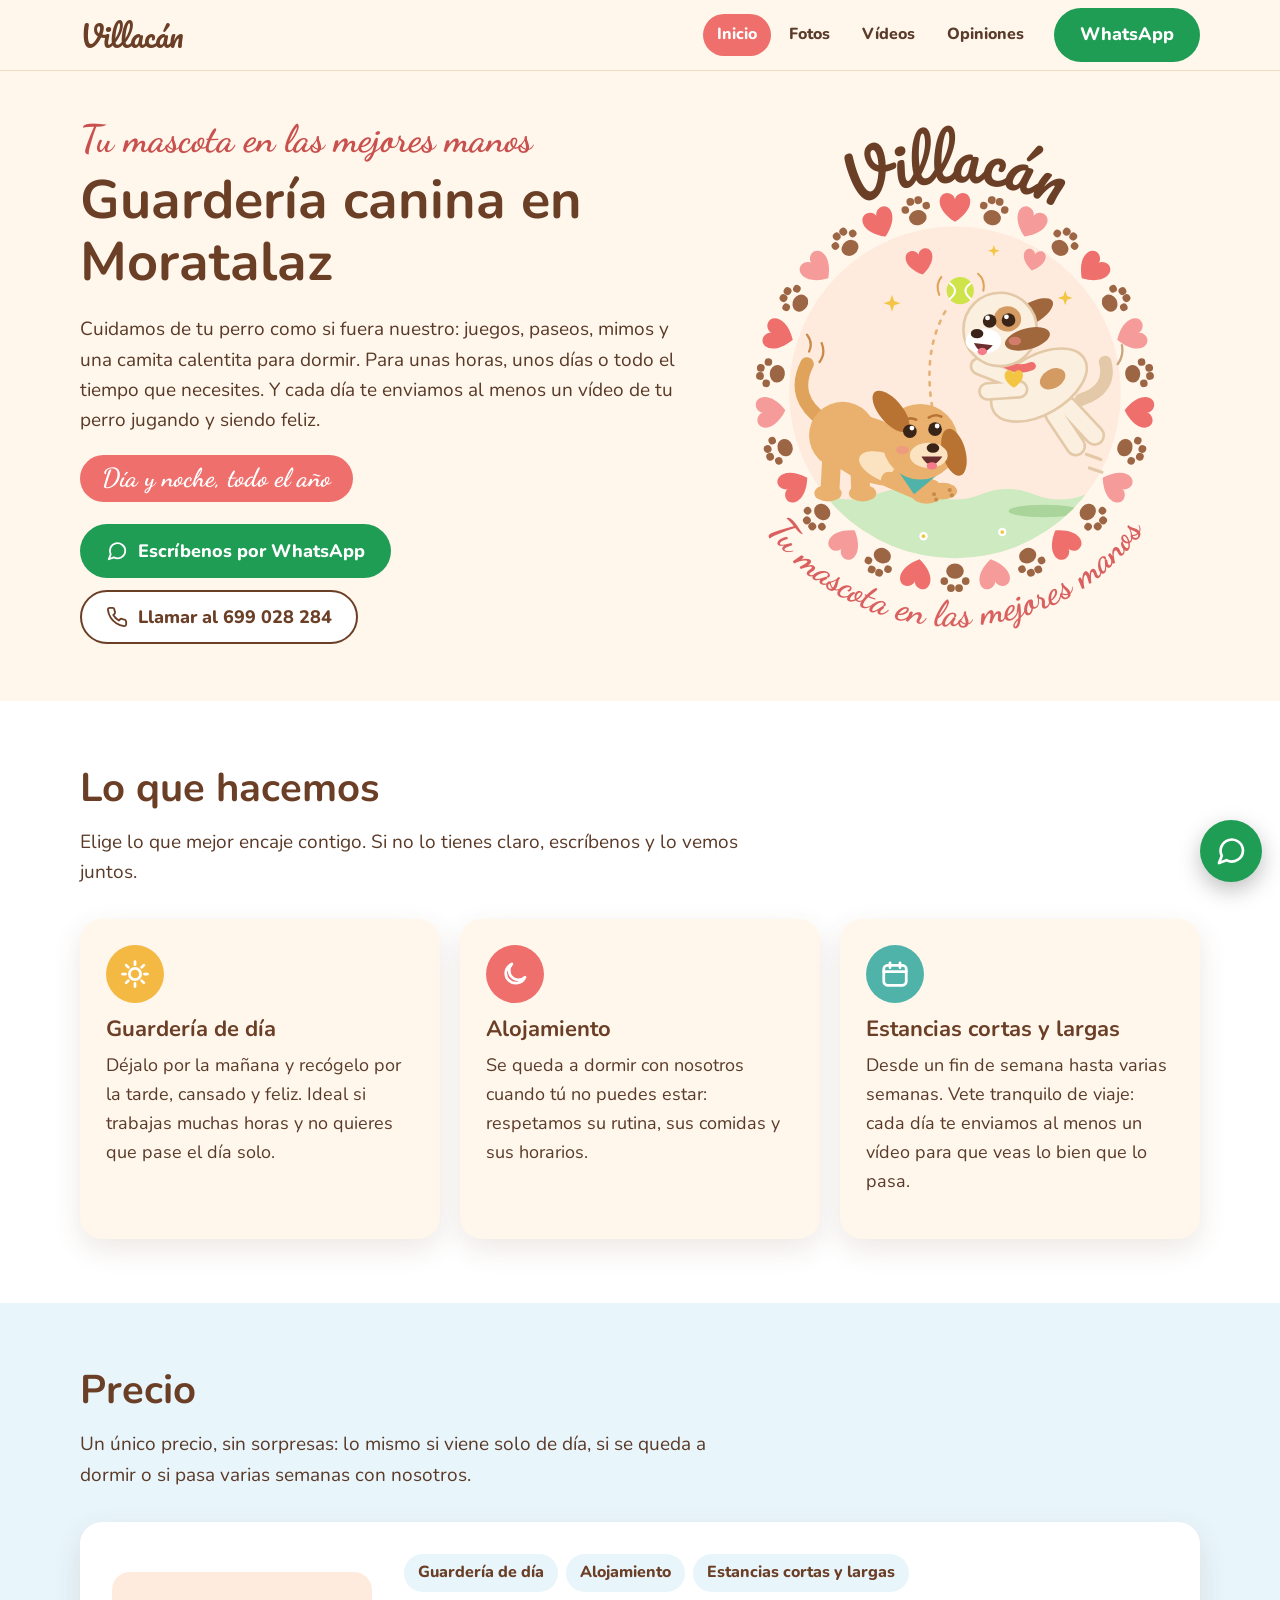
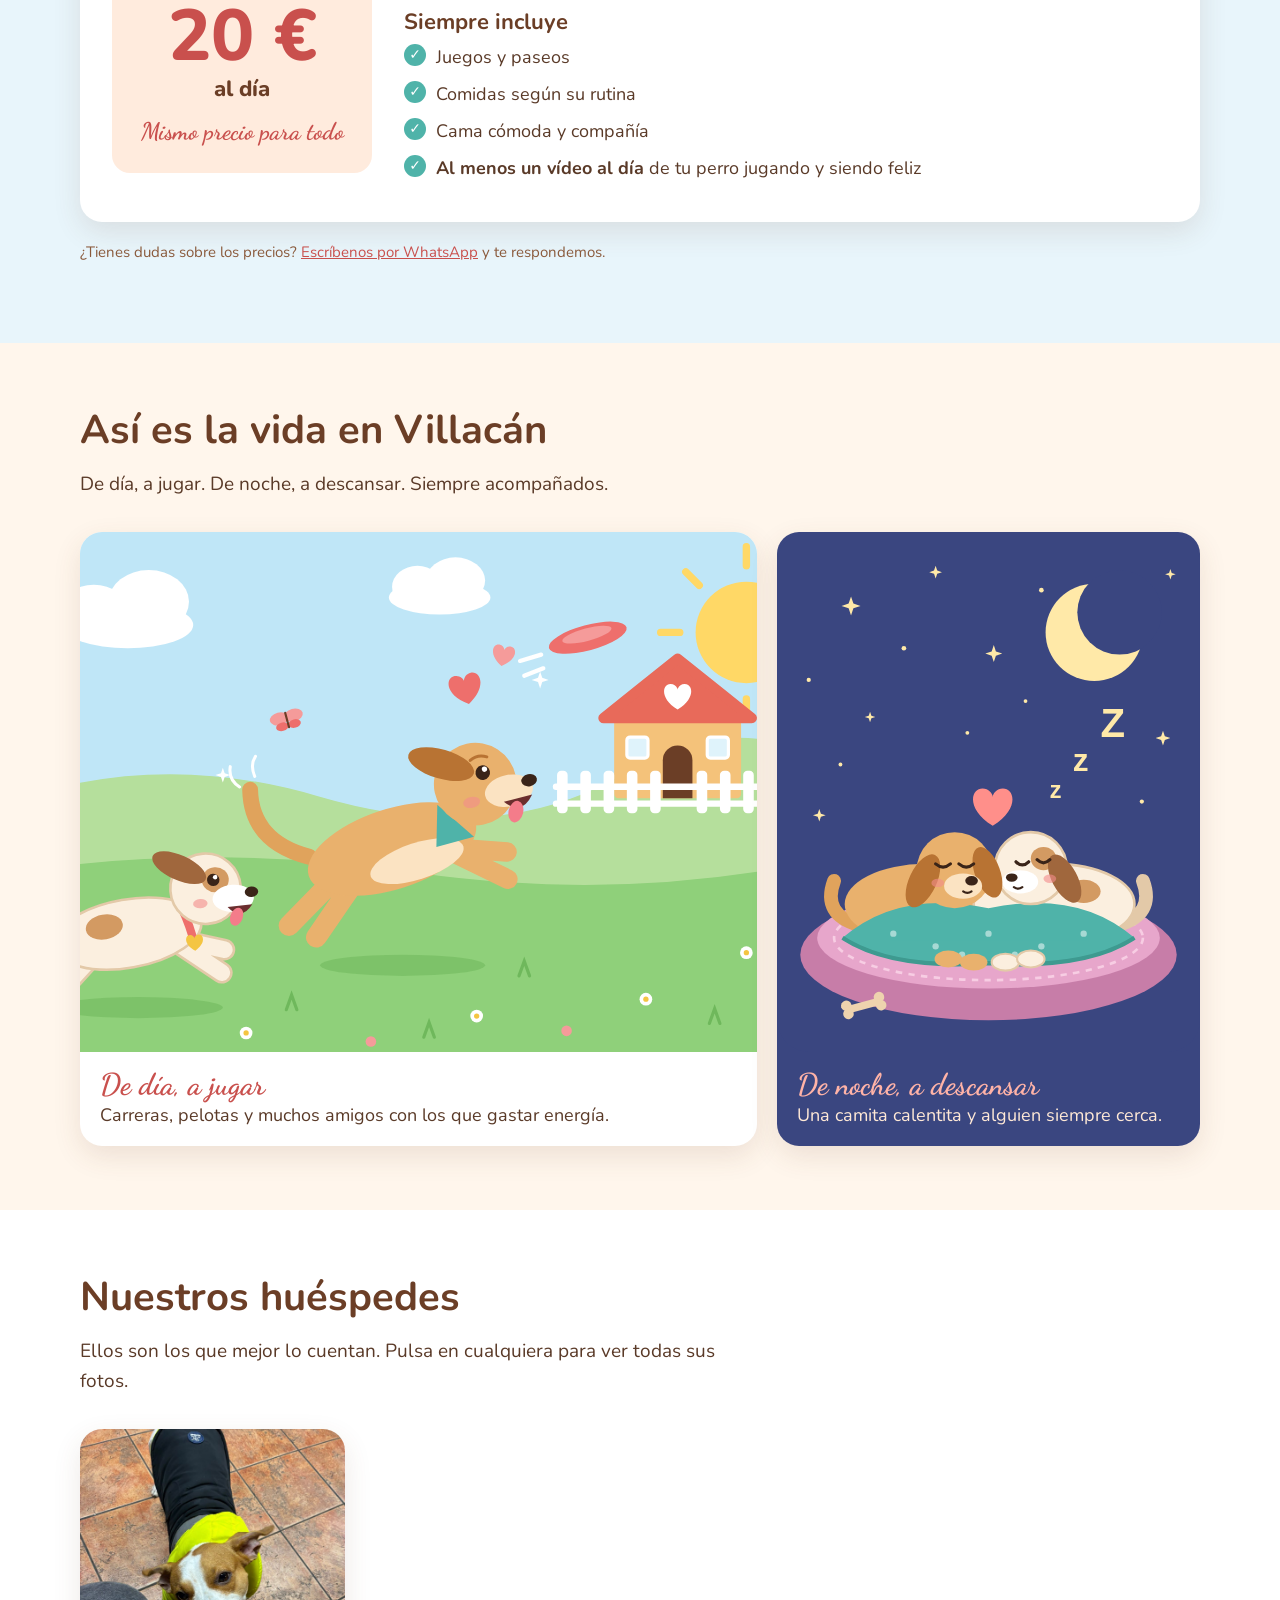
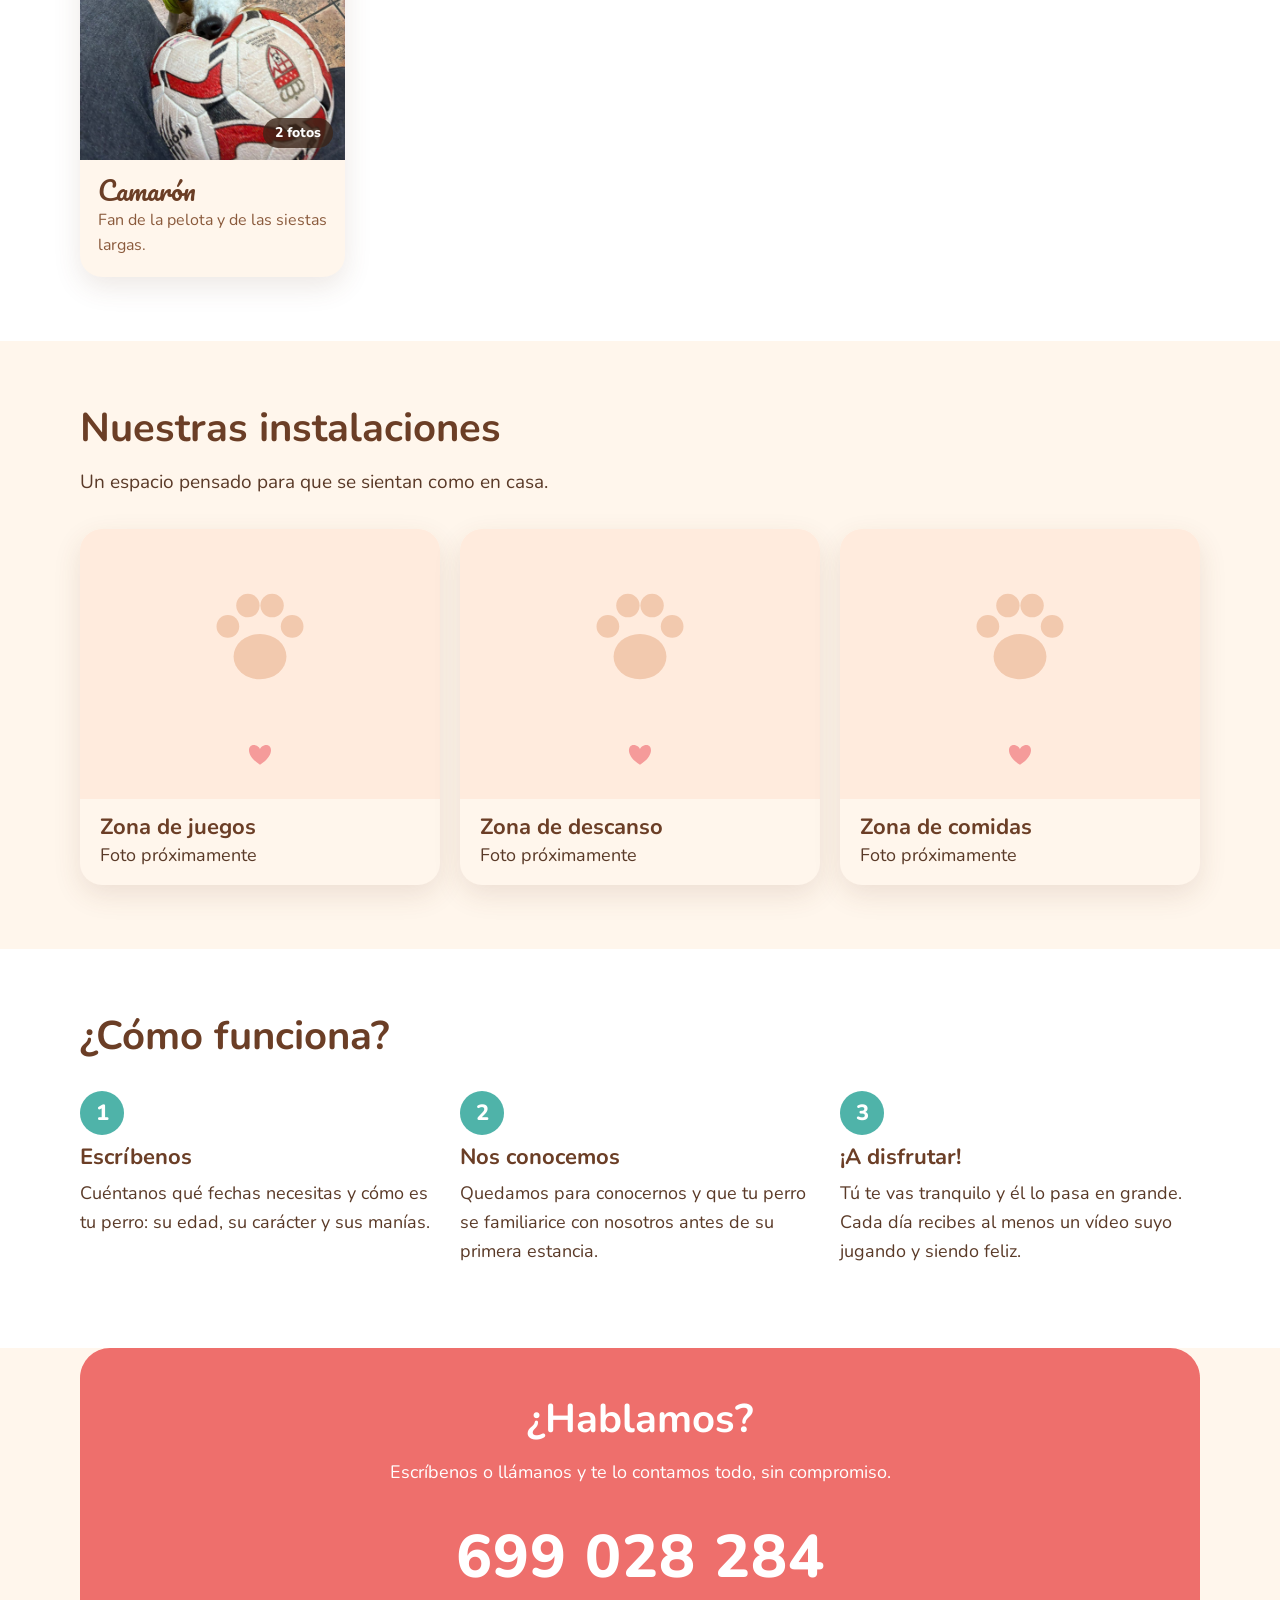
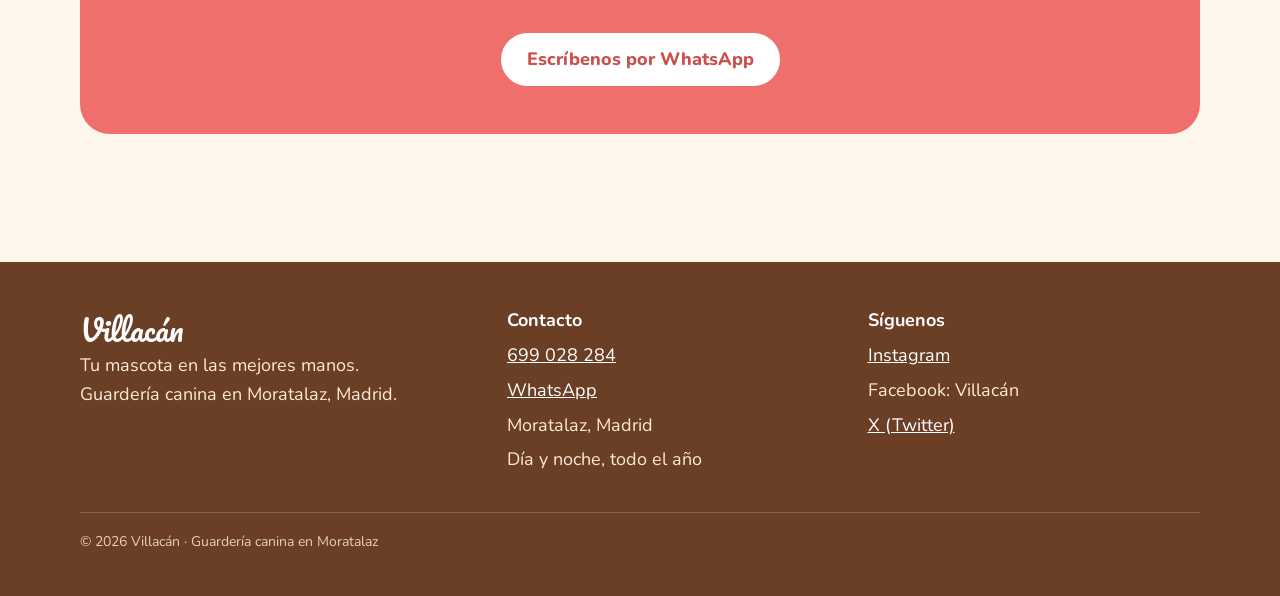
==== commit a5c3bd16: "Añadir sección Nuestros huéspedes con galería de fotos Camarón aparece en la portada con su primera " ====
--- a/index.html
+++ b/index.html
@@ -276,7 +276,17 @@
     </div>
   </section>
 
-  <section class="seccion-blanca" id="instalaciones">
+  <section class="seccion-blanca" id="huespedes">
+    <div class="contenedor">
+      <div class="cabecera-seccion">
+        <h2>Nuestros huéspedes</h2>
+        <p class="intro">Ellos son los que mejor lo cuentan. Pulsa en cualquiera para ver todas sus fotos.</p>
+      </div>
+      <div class="huespedes" id="lista-huespedes"></div>
+    </div>
+  </section>
+
+  <section id="instalaciones">
     <div class="contenedor">
       <div class="cabecera-seccion">
         <h2>Nuestras instalaciones</h2>
@@ -299,7 +309,7 @@
     </div>
   </section>
 
-  <section id="como-funciona">
+  <section class="seccion-blanca" id="como-funciona">
     <div class="contenedor">
       <div class="cabecera-seccion">
         <h2>¿Cómo funciona?</h2>
@@ -325,6 +335,23 @@
     </div>
   </section>
 </main>
+
+<dialog id="galeria-perro" class="visor galeria-perro" aria-labelledby="galeria-titulo">
+  <button class="cerrar" type="button" aria-label="Cerrar">×</button>
+  <div class="galeria-escenario">
+    <img src="" alt="">
+    <button class="flecha flecha-ant" type="button" aria-label="Foto anterior">‹</button>
+    <button class="flecha flecha-sig" type="button" aria-label="Foto siguiente">›</button>
+  </div>
+  <div class="visor-pie">
+    <div class="galeria-cabecera">
+      <h3 id="galeria-titulo"></h3>
+      <span class="galeria-contador"></span>
+    </div>
+    <p class="visor-texto"></p>
+    <div class="galeria-miniaturas"></div>
+  </div>
+</dialog>
 
 <footer class="pie-pagina">
   <div class="contenedor">
--- a/css/estilos.css
+++ b/css/estilos.css
@@ -158,6 +158,33 @@
 .visor .visor-pie { padding: 18px 22px 22px; }
 .visor .visor-pie p { font-weight: 700; }
 .visor .cerrar { position: absolute; top: 10px; right: 10px; width: 44px; height: 44px; border-radius: 50%; border: 0; background: var(--blanco); color: var(--marron); font-size: 26px; cursor: pointer; box-shadow: var(--sombra); }
+
+/* ----- Huéspedes y su galería ----- */
+.huespedes { display: grid; grid-template-columns: repeat(auto-fill, minmax(240px, 1fr)); gap: 20px; }
+.huesped { display: flex; flex-direction: column; padding: 0; border: 0; background: var(--crema); border-radius: var(--radio); overflow: hidden; box-shadow: var(--sombra); cursor: pointer; text-align: left; font: inherit; color: inherit; }
+.huesped-foto { position: relative; display: block; aspect-ratio: 4 / 5; overflow: hidden; background: var(--crema-2); }
+.huesped-foto img { width: 100%; height: 100%; object-fit: cover; transition: transform .3s; }
+.huesped:hover .huesped-foto img { transform: scale(1.04); }
+.huesped-num { position: absolute; right: 12px; bottom: 12px; background: rgba(58, 36, 24, .78); color: var(--blanco); font-weight: 800; font-size: 14px; padding: 4px 12px; border-radius: 999px; }
+.huesped-info { display: block; padding: 14px 18px 18px; }
+.huesped-nombre { display: block; font-family: 'Pacifico', cursive; font-size: 26px; color: var(--marron); line-height: 1.3; }
+.huesped-desc { display: block; color: var(--suave); font-size: 16px; }
+
+.galeria-escenario { position: relative; background: #1E140E; }
+.galeria-escenario img { width: 100%; height: min(70vh, 640px); object-fit: contain; }
+.flecha { position: absolute; top: 50%; transform: translateY(-50%); width: 48px; height: 48px; border-radius: 50%; border: 0; background: rgba(255, 255, 255, .92); color: var(--marron); font-size: 32px; line-height: 1; cursor: pointer; box-shadow: var(--sombra); }
+.flecha-ant { left: 12px; }
+.flecha-sig { right: 12px; }
+.flecha[hidden] { display: none; }
+.galeria-cabecera { display: flex; align-items: baseline; justify-content: space-between; gap: 12px; }
+.galeria-cabecera h3 { font-family: 'Pacifico', cursive; font-weight: 400; font-size: 28px; margin: 0; }
+.galeria-contador { color: var(--suave); font-weight: 800; }
+.galeria-miniaturas { display: flex; gap: 8px; overflow-x: auto; padding-top: 4px; }
+.galeria-miniaturas[hidden] { display: none; }
+.galeria-miniaturas button { flex: none; width: 64px; height: 64px; padding: 0; border: 3px solid transparent; border-radius: 12px; overflow: hidden; cursor: pointer; background: var(--crema-2); }
+.galeria-miniaturas button[aria-current="true"] { border-color: var(--coral); }
+.galeria-miniaturas img { width: 100%; height: 100%; object-fit: cover; }
+.visor .cerrar { z-index: 2; }
 
 /* ----- Vídeos ----- */
 .videos { display: grid; grid-template-columns: repeat(auto-fill, minmax(300px, 1fr)); gap: 20px; }
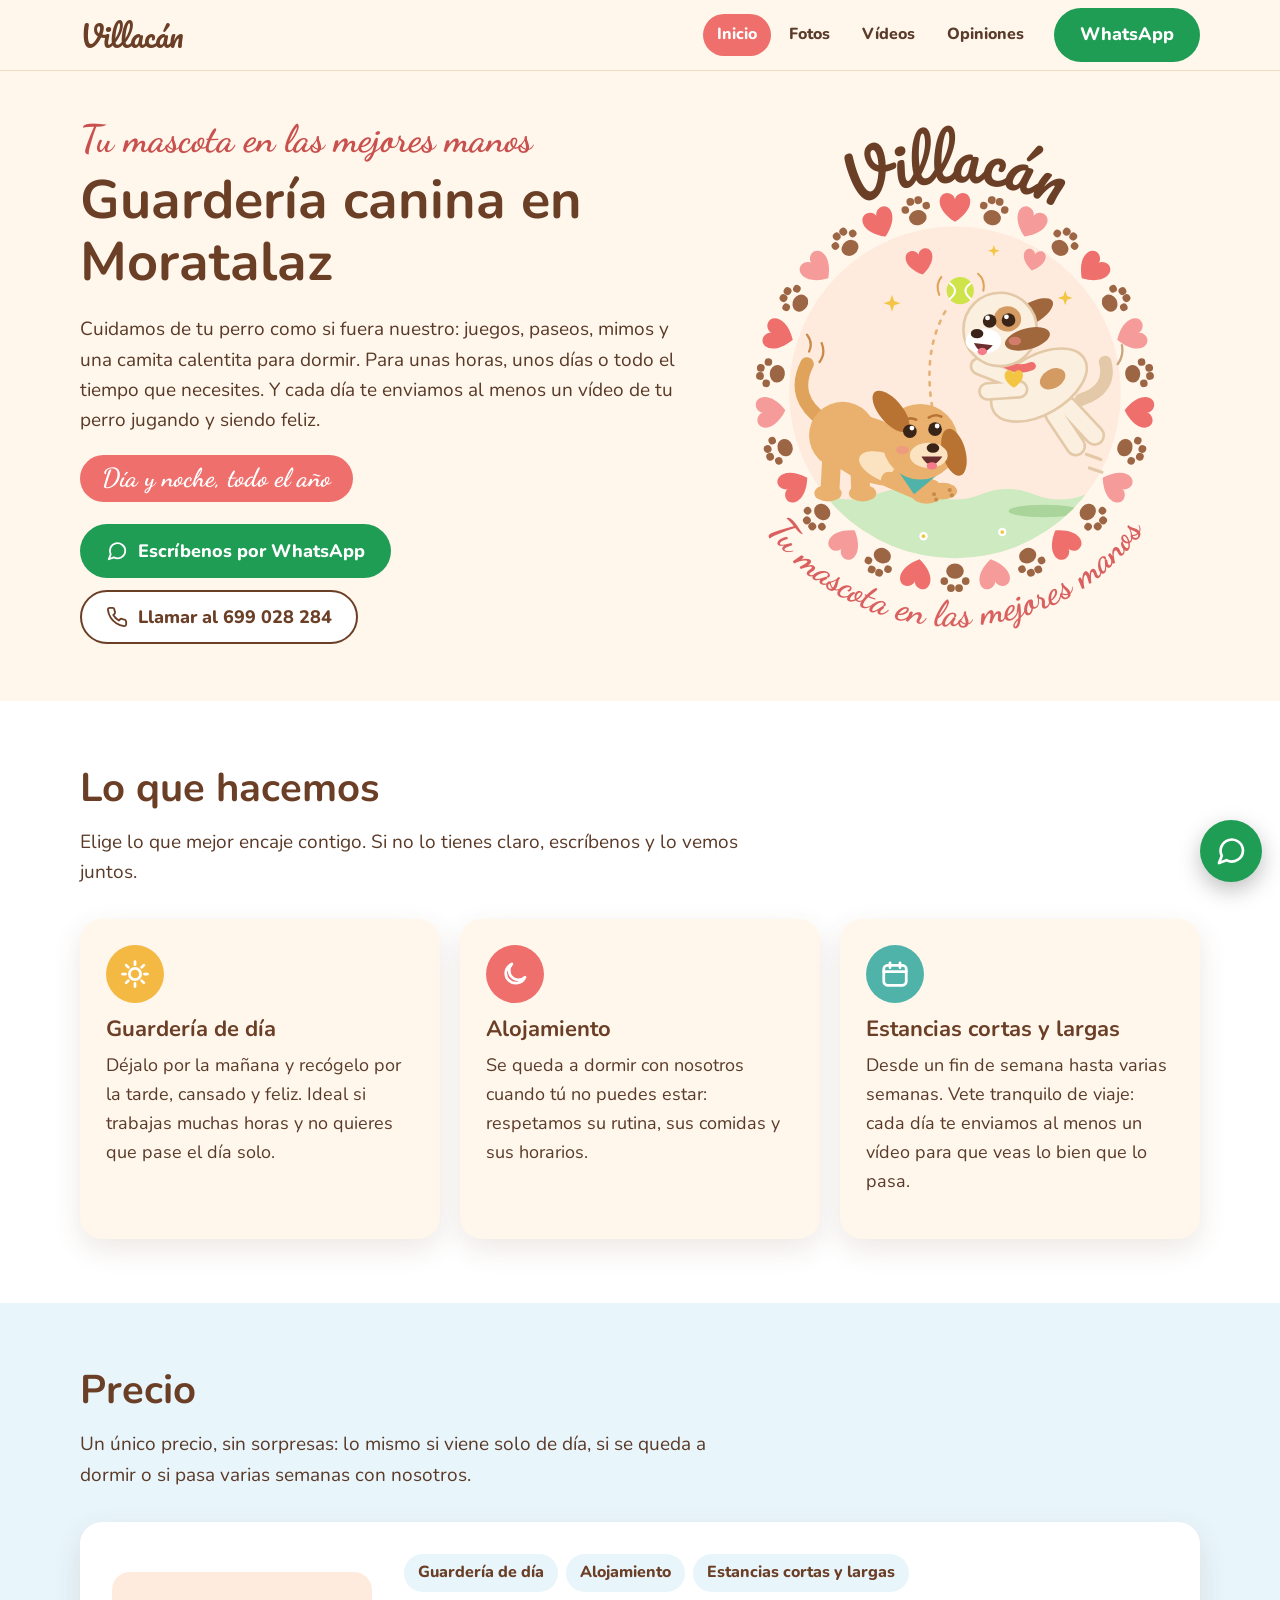
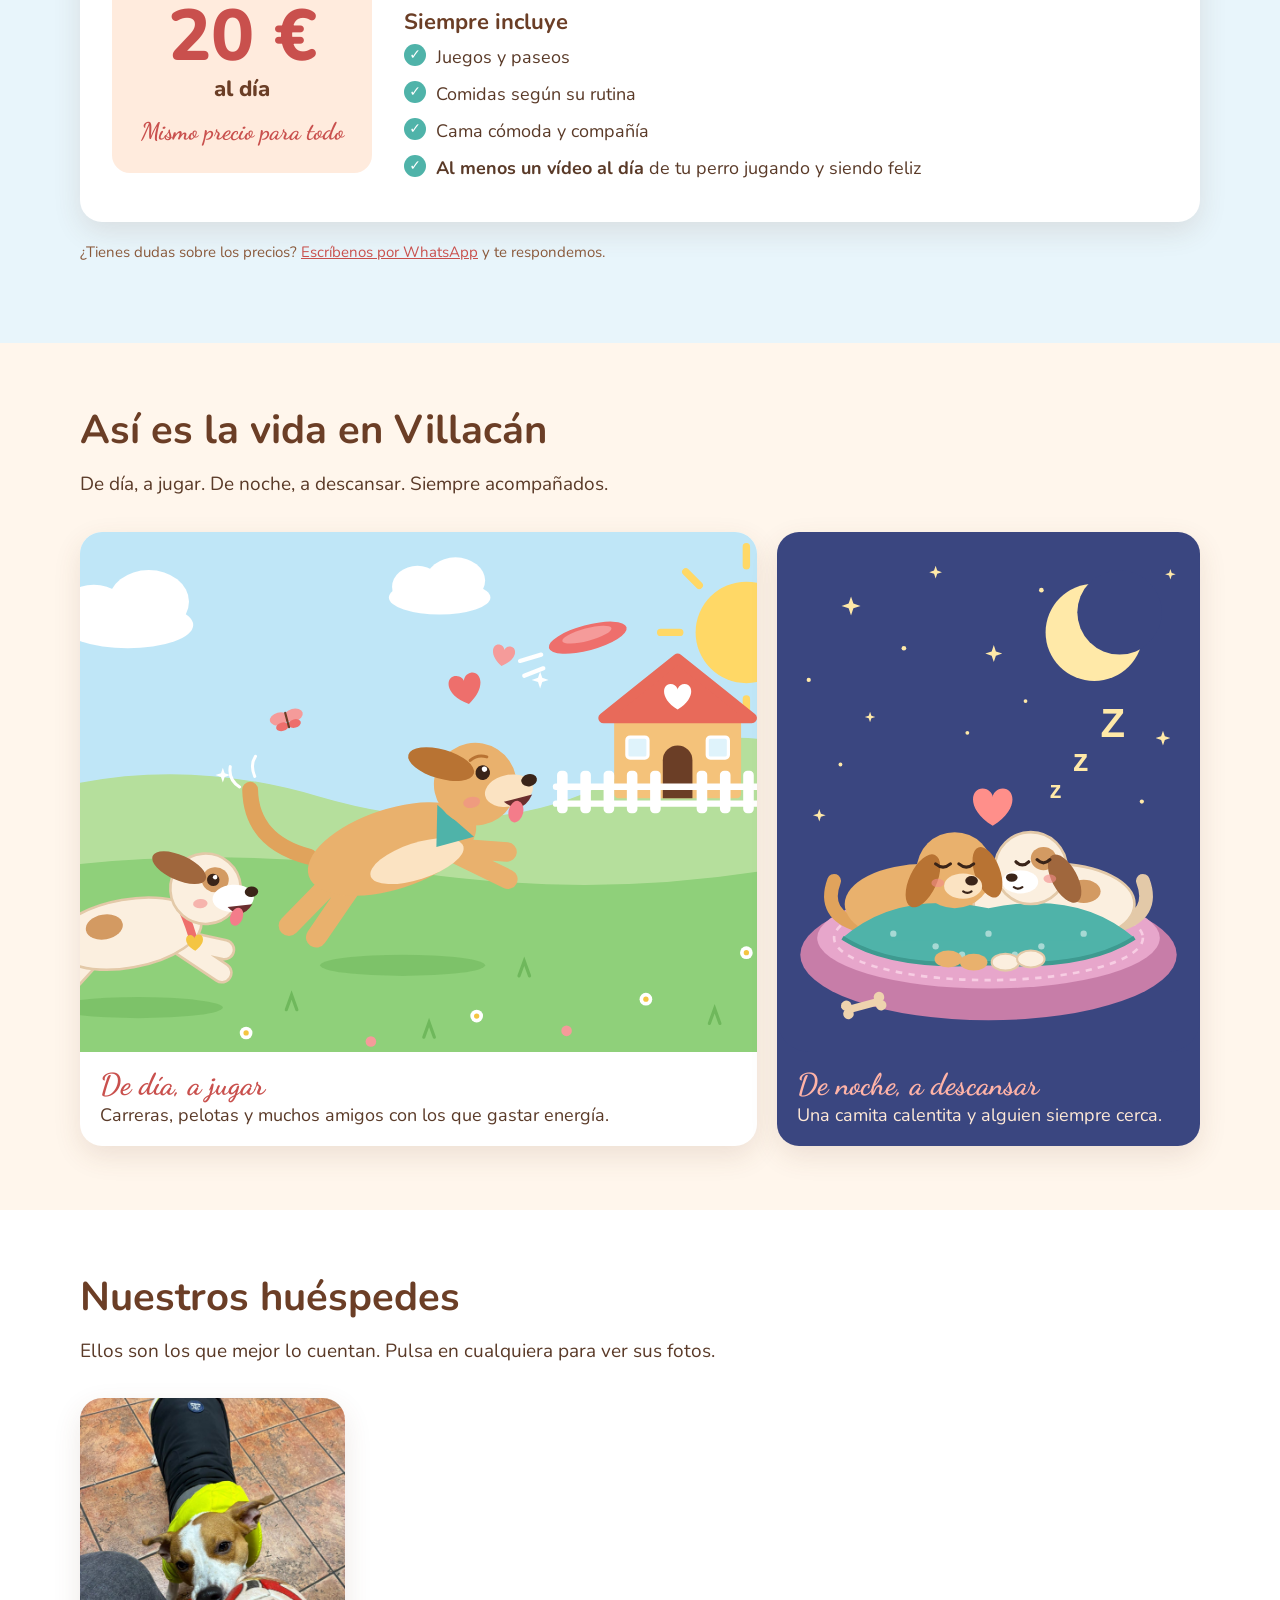
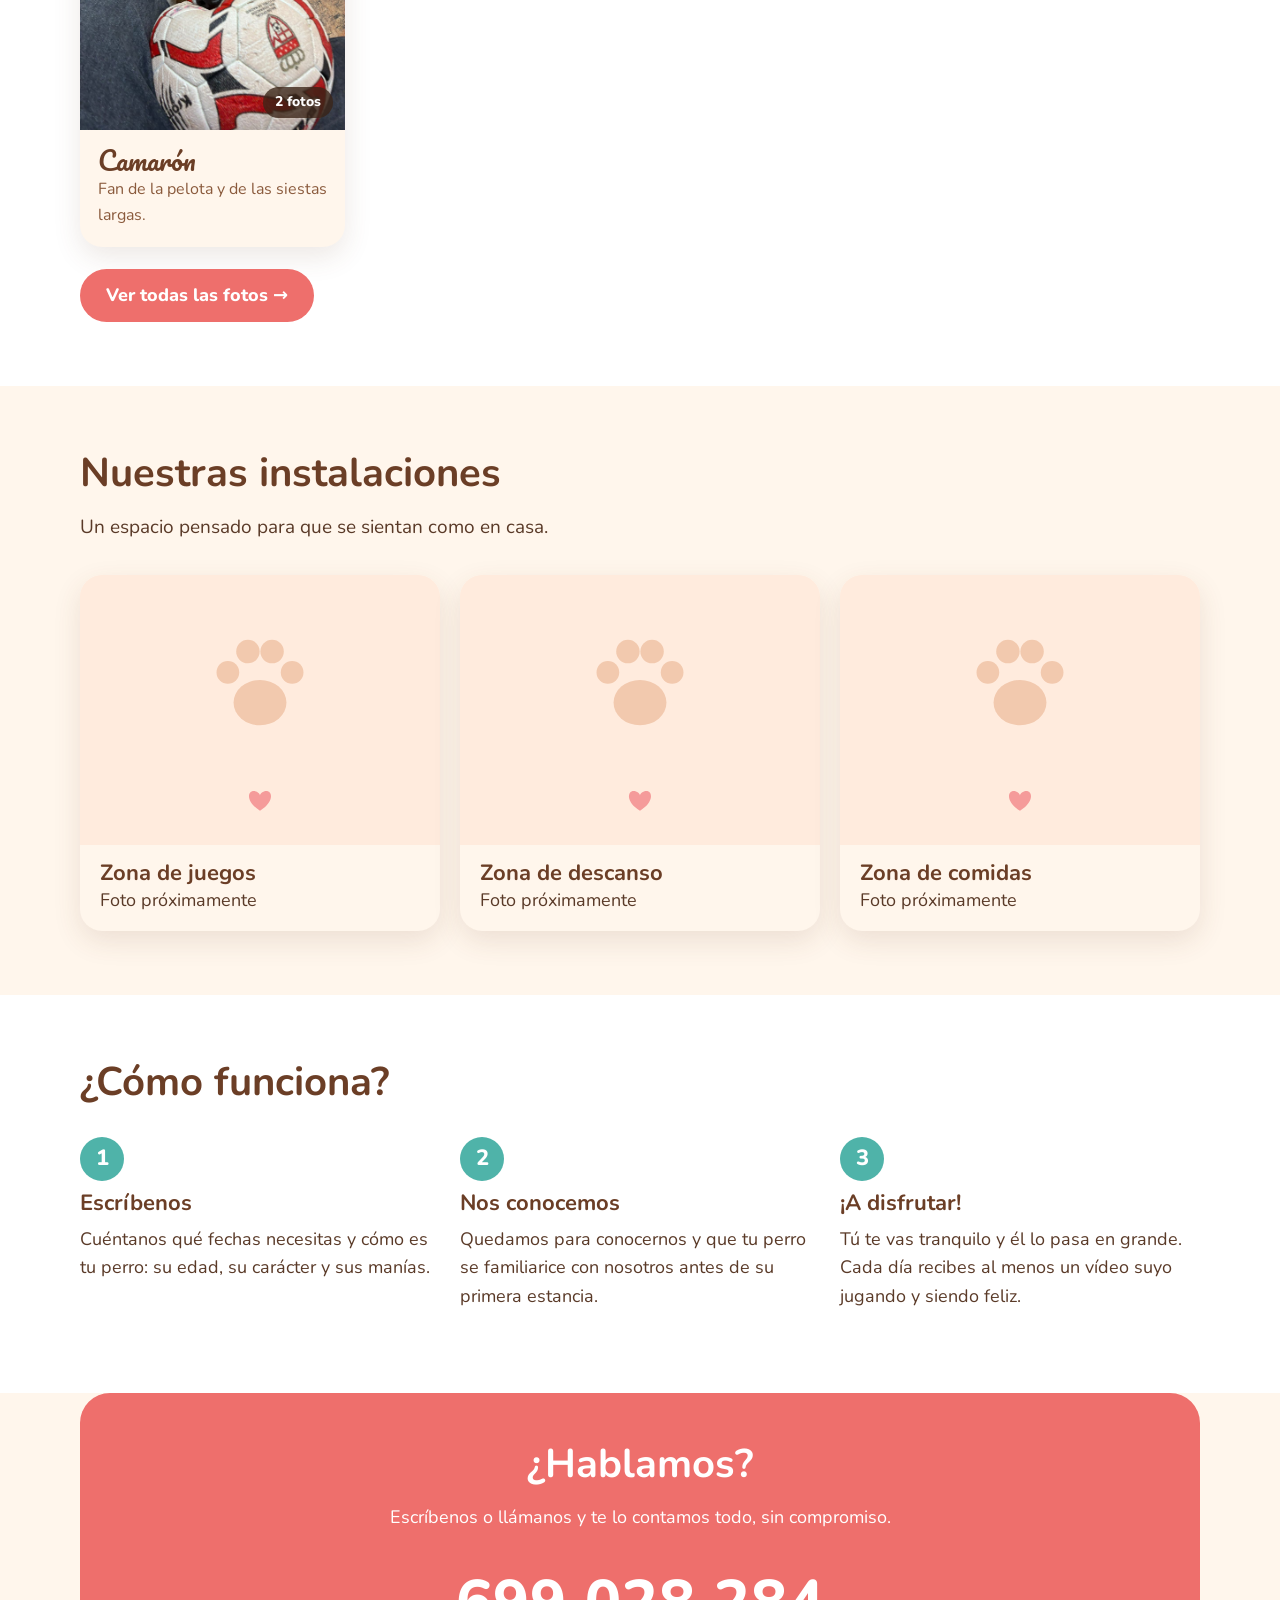
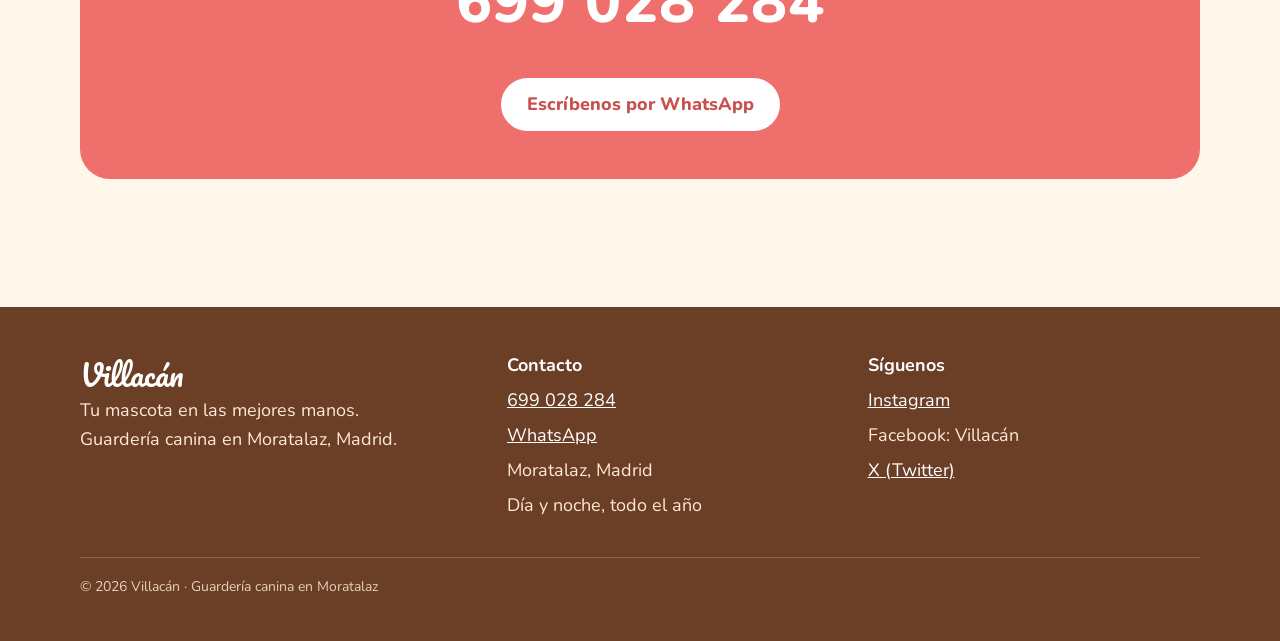
==== commit 001292e9: "Mover los álbumes de perros a la página de fotos La página de fotos muestra un álbum por perro con s" ====
--- a/index.html
+++ b/index.html
@@ -8,7 +8,7 @@
 <link rel="preconnect" href="https://fonts.googleapis.com">
 <link rel="preconnect" href="https://fonts.gstatic.com" crossorigin>
 <link href="https://fonts.googleapis.com/css2?family=Pacifico&family=Dancing+Script:wght@700&family=Nunito:wght@400;600;700;800&display=swap" rel="stylesheet">
-<link rel="stylesheet" href="css/estilos.css">
+<link rel="stylesheet" href="css/estilos.css?v=202611201054">
 </head>
 <body>
 
@@ -280,9 +280,12 @@
     <div class="contenedor">
       <div class="cabecera-seccion">
         <h2>Nuestros huéspedes</h2>
-        <p class="intro">Ellos son los que mejor lo cuentan. Pulsa en cualquiera para ver todas sus fotos.</p>
+        <p class="intro">Ellos son los que mejor lo cuentan. Pulsa en cualquiera para ver sus fotos.</p>
       </div>
       <div class="huespedes" id="lista-huespedes"></div>
+      <div class="acciones">
+        <a class="btn btn-coral" href="fotos.html">Ver todas las fotos →</a>
+      </div>
     </div>
   </section>
 
@@ -350,6 +353,7 @@
     </div>
     <p class="visor-texto"></p>
     <div class="galeria-miniaturas"></div>
+    <a class="btn btn-wa btn-mini galeria-comentar" target="_blank" rel="noopener">Comentar esta foto por WhatsApp</a>
   </div>
 </dialog>
 
@@ -386,7 +390,7 @@
   <svg viewBox="0 0 24 24" fill="none" stroke="#fff" stroke-width="2" stroke-linecap="round" stroke-linejoin="round" aria-hidden="true"><path d="M21 11.5a8.4 8.4 0 0 1-12.4 7.4L3 21l2.1-5.4A8.4 8.4 0 1 1 21 11.5z"/></svg>
 </a>
 
-<script src="js/datos.js"></script>
-<script src="js/main.js"></script>
+<script src="js/datos.js?v=202611201054"></script>
+<script src="js/main.js?v=202611201054"></script>
 </body>
 </html>
--- a/css/estilos.css
+++ b/css/estilos.css
@@ -185,6 +185,8 @@
 .galeria-miniaturas button[aria-current="true"] { border-color: var(--coral); }
 .galeria-miniaturas img { width: 100%; height: 100%; object-fit: cover; }
 .visor .cerrar { z-index: 2; }
+.galeria-comentar { margin-top: 14px; }
+#albumes-perros { margin-bottom: 20px; }
 
 /* ----- Vídeos ----- */
 .videos { display: grid; grid-template-columns: repeat(auto-fill, minmax(300px, 1fr)); gap: 20px; }
